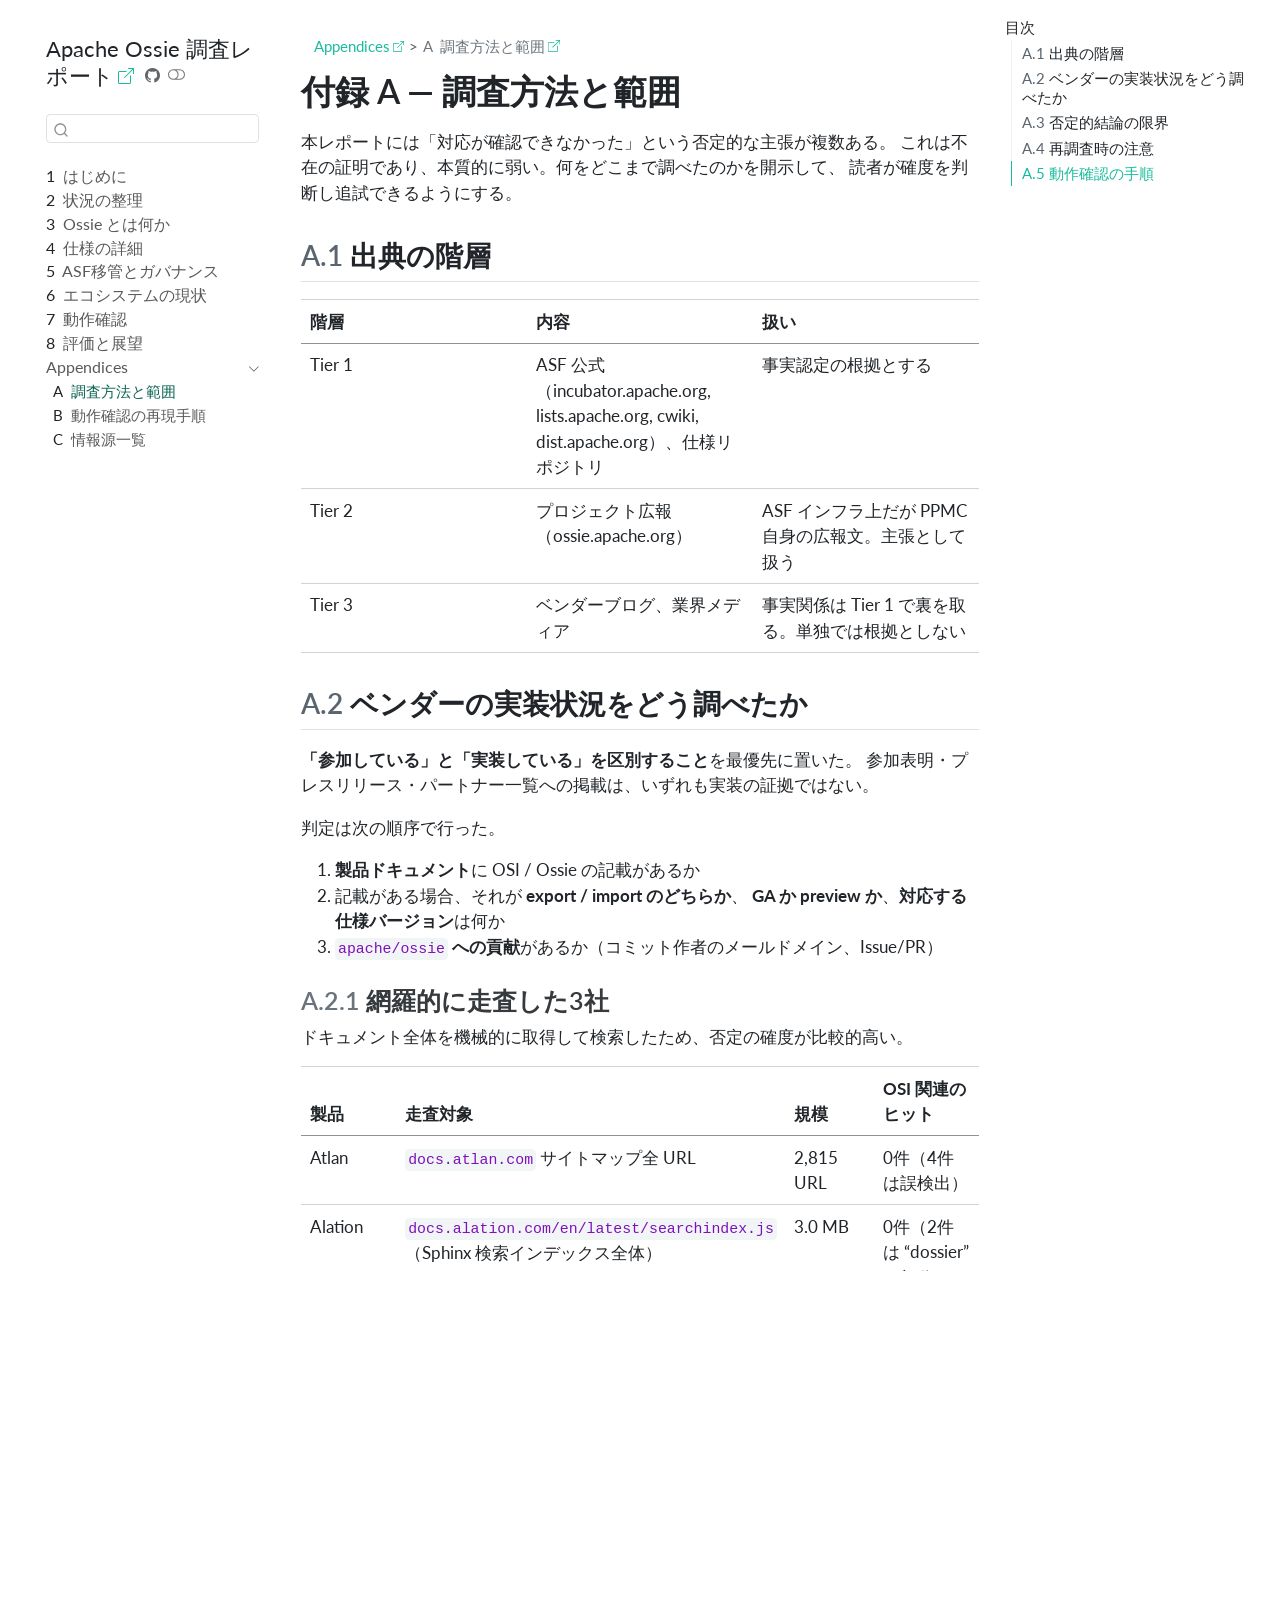
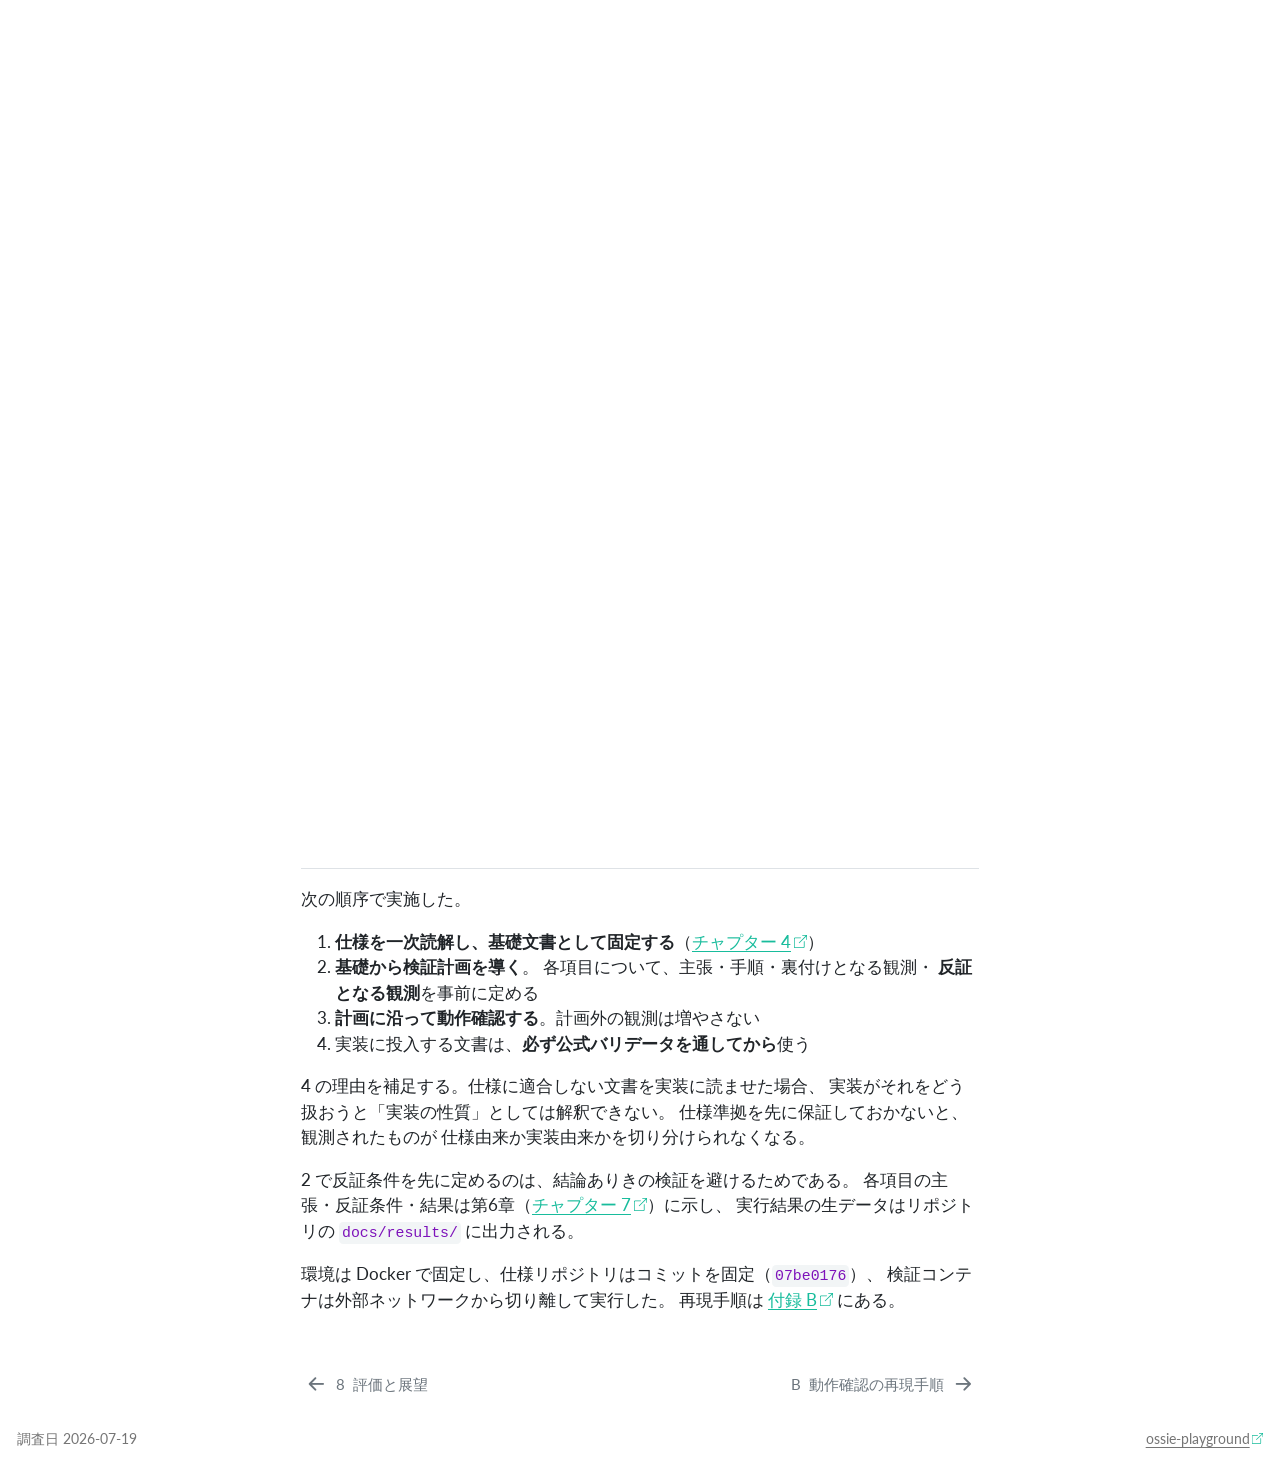
==== appendix/method.html @ 5c596101 "Built site for gh-pages" ====
<!DOCTYPE html>
<html xmlns="http://www.w3.org/1999/xhtml" lang="ja" xml:lang="ja"><head>

<meta charset="utf-8">
<meta name="generator" content="quarto-1.9.38">

<meta name="viewport" content="width=device-width, initial-scale=1.0, user-scalable=yes">

<meta name="description" content="Apache Ossie（旧 Open Semantic Interchange）を一次情報と動作確認で調べた記録">

<title>付録 A — 調査方法と範囲 – Apache Ossie 調査レポート</title>
<style>
/* Default styles provided by pandoc.
** See https://pandoc.org/MANUAL.html#variables-for-html for config info.
*/
code{white-space: pre-wrap;}
span.smallcaps{font-variant: small-caps;}
div.columns{display: flex; gap: min(4vw, 1.5em);}
div.column{flex: auto; overflow-x: auto;}
div.hanging-indent{margin-left: 1.5em; text-indent: -1.5em;}
ul.task-list{list-style: none;}
ul.task-list li input[type="checkbox"] {
  width: 0.8em;
  margin: 0 0.8em 0.2em -1em; /* quarto-specific, see https://github.com/quarto-dev/quarto-cli/issues/4556 */ 
  vertical-align: middle;
}
</style>


<script src="../site_libs/quarto-nav/quarto-nav.js"></script>
<script src="../site_libs/quarto-nav/headroom.min.js"></script>
<script src="../site_libs/clipboard/clipboard.min.js"></script>
<script src="../site_libs/quarto-search/autocomplete.umd.js"></script>
<script src="../site_libs/quarto-search/fuse.min.js"></script>
<script src="../site_libs/quarto-search/quarto-search.js"></script>
<meta name="quarto:offset" content="../">
<link href="../appendix/reproduce.html" rel="next">
<link href="../chapters/07-assessment.html" rel="prev">
<script src="../site_libs/quarto-html/quarto.js" type="module"></script>
<script src="../site_libs/quarto-html/tabsets/tabsets.js" type="module"></script>
<script src="../site_libs/quarto-html/popper.min.js"></script>
<script src="../site_libs/quarto-html/tippy.umd.min.js"></script>
<script src="../site_libs/quarto-html/anchor.min.js"></script>
<link href="../site_libs/quarto-html/tippy.css" rel="stylesheet">
<link href="../site_libs/quarto-html/quarto-syntax-highlighting-15634bcf2e68342d4ad2dfa704d543f6.css" rel="stylesheet" class="quarto-color-scheme" id="quarto-text-highlighting-styles">
<link href="../site_libs/quarto-html/quarto-syntax-highlighting-dark-0a6b7249c26820e032cb0bd839ff02b1.css" rel="stylesheet" class="quarto-color-scheme quarto-color-alternate" id="quarto-text-highlighting-styles">
<link href="../site_libs/quarto-html/quarto-syntax-highlighting-15634bcf2e68342d4ad2dfa704d543f6.css" rel="stylesheet" class="quarto-color-scheme-extra" id="quarto-text-highlighting-styles">
<script src="../site_libs/bootstrap/bootstrap.min.js"></script>
<link href="../site_libs/bootstrap/bootstrap-icons.css" rel="stylesheet">
<link href="../site_libs/bootstrap/bootstrap-69b13ec1193f68ecb2036cf9d40a6ff3.min.css" rel="stylesheet" append-hash="true" class="quarto-color-scheme" id="quarto-bootstrap" data-mode="light">
<link href="../site_libs/bootstrap/bootstrap-dark-fa0d4df022e900dec590332e394616b3.min.css" rel="stylesheet" append-hash="true" class="quarto-color-scheme quarto-color-alternate" id="quarto-bootstrap" data-mode="dark">
<link href="../site_libs/bootstrap/bootstrap-69b13ec1193f68ecb2036cf9d40a6ff3.min.css" rel="stylesheet" append-hash="true" class="quarto-color-scheme-extra" id="quarto-bootstrap" data-mode="light">
<script id="quarto-search-options" type="application/json">{
  "location": "sidebar",
  "copy-button": false,
  "collapse-after": 3,
  "panel-placement": "start",
  "type": "textbox",
  "limit": 50,
  "keyboard-shortcut": [
    "f",
    "/",
    "s"
  ],
  "show-item-context": false,
  "language": {
    "search-no-results-text": "一致なし",
    "search-matching-documents-text": "一致した文書",
    "search-copy-link-title": "検索へのリンクをコピー",
    "search-hide-matches-text": "追加の検索結果を非表示",
    "search-more-match-text": "追加の検索結果",
    "search-more-matches-text": "追加の検索結果",
    "search-clear-button-title": "消去",
    "search-text-placeholder": "",
    "search-detached-cancel-button-title": "取消",
    "search-submit-button-title": "検索",
    "search-label": "サーチ"
  }
}</script>


</head>

<body class="nav-sidebar floating quarto-light"><script id="quarto-html-before-body" type="application/javascript">
    const toggleBodyColorMode = (bsSheetEl) => {
      const mode = bsSheetEl.getAttribute("data-mode");
      const bodyEl = window.document.querySelector("body");
      if (mode === "dark") {
        bodyEl.classList.add("quarto-dark");
        bodyEl.classList.remove("quarto-light");
      } else {
        bodyEl.classList.add("quarto-light");
        bodyEl.classList.remove("quarto-dark");
      }
    }
    const toggleBodyColorPrimary = () => {
      const bsSheetEl = window.document.querySelector("link#quarto-bootstrap:not([rel=disabled-stylesheet])");
      if (bsSheetEl) {
        toggleBodyColorMode(bsSheetEl);
      }
    }
    const setColorSchemeToggle = (alternate) => {
      const toggles = window.document.querySelectorAll('.quarto-color-scheme-toggle');
      for (let i=0; i < toggles.length; i++) {
        const toggle = toggles[i];
        if (toggle) {
          if (alternate) {
            toggle.classList.add("alternate");
          } else {
            toggle.classList.remove("alternate");
          }
        }
      }
    };
    const toggleColorMode = (alternate) => {
      // Switch the stylesheets
      const primaryStylesheets = window.document.querySelectorAll('link.quarto-color-scheme:not(.quarto-color-alternate)');
      const alternateStylesheets = window.document.querySelectorAll('link.quarto-color-scheme.quarto-color-alternate');
      manageTransitions('#quarto-margin-sidebar .nav-link', false);
      if (alternate) {
        // note: dark is layered on light, we don't disable primary!
        enableStylesheet(alternateStylesheets);
        for (const sheetNode of alternateStylesheets) {
          if (sheetNode.id === "quarto-bootstrap") {
            toggleBodyColorMode(sheetNode);
          }
        }
      } else {
        disableStylesheet(alternateStylesheets);
        enableStylesheet(primaryStylesheets)
        toggleBodyColorPrimary();
      }
      manageTransitions('#quarto-margin-sidebar .nav-link', true);
      // Switch the toggles
      setColorSchemeToggle(alternate)
      // Hack to workaround the fact that safari doesn't
      // properly recolor the scrollbar when toggling (#1455)
      if (navigator.userAgent.indexOf('Safari') > 0 && navigator.userAgent.indexOf('Chrome') == -1) {
        manageTransitions("body", false);
        window.scrollTo(0, 1);
        setTimeout(() => {
          window.scrollTo(0, 0);
          manageTransitions("body", true);
        }, 40);
      }
    }
    const disableStylesheet = (stylesheets) => {
      for (let i=0; i < stylesheets.length; i++) {
        const stylesheet = stylesheets[i];
        stylesheet.rel = 'disabled-stylesheet';
      }
    }
    const enableStylesheet = (stylesheets) => {
      for (let i=0; i < stylesheets.length; i++) {
        const stylesheet = stylesheets[i];
        if(stylesheet.rel !== 'stylesheet') { // for Chrome, which will still FOUC without this check
          stylesheet.rel = 'stylesheet';
        }
      }
    }
    const manageTransitions = (selector, allowTransitions) => {
      const els = window.document.querySelectorAll(selector);
      for (let i=0; i < els.length; i++) {
        const el = els[i];
        if (allowTransitions) {
          el.classList.remove('notransition');
        } else {
          el.classList.add('notransition');
        }
      }
    }
    const isFileUrl = () => {
      return window.location.protocol === 'file:';
    }
    const hasAlternateSentinel = () => {
      let styleSentinel = getColorSchemeSentinel();
      if (styleSentinel !== null) {
        return styleSentinel === "alternate";
      } else {
        return false;
      }
    }
    const setStyleSentinel = (alternate) => {
      const value = alternate ? "alternate" : "default";
      if (!isFileUrl()) {
        window.localStorage.setItem("quarto-color-scheme", value);
      } else {
        localAlternateSentinel = value;
      }
    }
    const getColorSchemeSentinel = () => {
      if (!isFileUrl()) {
        const storageValue = window.localStorage.getItem("quarto-color-scheme");
        return storageValue != null ? storageValue : localAlternateSentinel;
      } else {
        return localAlternateSentinel;
      }
    }
    const toggleGiscusIfUsed = (isAlternate, darkModeDefault) => {
      const baseTheme = document.querySelector('#giscus-base-theme')?.value ?? 'light';
      const alternateTheme = document.querySelector('#giscus-alt-theme')?.value ?? 'dark';
      let newTheme = '';
      if(authorPrefersDark) {
        newTheme = isAlternate ? baseTheme : alternateTheme;
      } else {
        newTheme = isAlternate ? alternateTheme : baseTheme;
      }
      const changeGiscusTheme = () => {
        // From: https://github.com/giscus/giscus/issues/336
        const sendMessage = (message) => {
          const iframe = document.querySelector('iframe.giscus-frame');
          if (!iframe) return;
          iframe.contentWindow.postMessage({ giscus: message }, 'https://giscus.app');
        }
        sendMessage({
          setConfig: {
            theme: newTheme
          }
        });
      }
      const isGiscussLoaded = window.document.querySelector('iframe.giscus-frame') !== null;
      if (isGiscussLoaded) {
        changeGiscusTheme();
      }
    };
    const authorPrefersDark = false;
    const darkModeDefault = authorPrefersDark;
      document.querySelector('link#quarto-text-highlighting-styles.quarto-color-scheme-extra').rel = 'disabled-stylesheet';
      document.querySelector('link#quarto-bootstrap.quarto-color-scheme-extra').rel = 'disabled-stylesheet';
    let localAlternateSentinel = darkModeDefault ? 'alternate' : 'default';
    // Dark / light mode switch
    window.quartoToggleColorScheme = () => {
      // Read the current dark / light value
      let toAlternate = !hasAlternateSentinel();
      toggleColorMode(toAlternate);
      setStyleSentinel(toAlternate);
      toggleGiscusIfUsed(toAlternate, darkModeDefault);
      window.dispatchEvent(new Event('resize'));
    };
    // Switch to dark mode if need be
    if (hasAlternateSentinel()) {
      toggleColorMode(true);
    } else {
      toggleColorMode(false);
    }
  </script>

<div id="quarto-search-results"></div>
  <header id="quarto-header" class="headroom fixed-top">
  <nav class="quarto-secondary-nav">
    <div class="container-fluid d-flex">
      <button type="button" class="quarto-btn-toggle btn" data-bs-toggle="collapse" role="button" data-bs-target=".quarto-sidebar-collapse-item" aria-controls="quarto-sidebar" aria-expanded="false" aria-label="サイドバーを切り替える" onclick="if (window.quartoToggleHeadroom) { window.quartoToggleHeadroom(); }">
        <i class="bi bi-layout-text-sidebar-reverse"></i>
      </button>
        <nav class="quarto-page-breadcrumbs" aria-label="breadcrumb"><ol class="breadcrumb"><li class="breadcrumb-item"><a href="../appendix/method.html">Appendices</a></li><li class="breadcrumb-item"><a href="../appendix/method.html"><span class="chapter-number">A</span>&nbsp; <span class="chapter-title">調査方法と範囲</span></a></li></ol></nav>
        <a class="flex-grow-1" role="navigation" data-bs-toggle="collapse" data-bs-target=".quarto-sidebar-collapse-item" aria-controls="quarto-sidebar" aria-expanded="false" aria-label="サイドバーを切り替える" onclick="if (window.quartoToggleHeadroom) { window.quartoToggleHeadroom(); }">      
        </a>
      <button type="button" class="btn quarto-search-button" aria-label="サーチ" onclick="window.quartoOpenSearch();">
        <i class="bi bi-search"></i>
      </button>
    </div>
  </nav>
</header>
<!-- content -->
<div id="quarto-content" class="quarto-container page-columns page-rows-contents page-layout-article">
<!-- sidebar -->
  <nav id="quarto-sidebar" class="sidebar collapse collapse-horizontal quarto-sidebar-collapse-item sidebar-navigation floating overflow-auto">
    <div class="pt-lg-2 mt-2 text-left sidebar-header">
    <div class="sidebar-title mb-0 py-0">
      <a href="../">Apache Ossie 調査レポート</a> 
        <div class="sidebar-tools-main">
    <a href="https://github.com/dobachi/ossie-playground" title="Source Code" class="quarto-navigation-tool px-1" aria-label="Source Code"><i class="bi bi-github"></i></a>
  <a href="" class="quarto-color-scheme-toggle quarto-navigation-tool  px-1" onclick="window.quartoToggleColorScheme(); return false;" title="ダークモードの切り替え"><i class="bi"></i></a>
</div>
    </div>
      </div>
        <div class="mt-2 flex-shrink-0 align-items-center">
        <div class="sidebar-search">
        <div id="quarto-search" class="" title="サーチ"></div>
        </div>
        </div>
    <div class="sidebar-menu-container"> 
    <ul class="list-unstyled mt-1">
        <li class="sidebar-item">
  <div class="sidebar-item-container"> 
  <a href="../index.html" class="sidebar-item-text sidebar-link">
 <span class="menu-text"><span class="chapter-number">1</span>&nbsp; <span class="chapter-title">はじめに</span></span></a>
  </div>
</li>
        <li class="sidebar-item">
  <div class="sidebar-item-container"> 
  <a href="../chapters/01-situation.html" class="sidebar-item-text sidebar-link">
 <span class="menu-text"><span class="chapter-number">2</span>&nbsp; <span class="chapter-title">状況の整理</span></span></a>
  </div>
</li>
        <li class="sidebar-item">
  <div class="sidebar-item-container"> 
  <a href="../chapters/02-what-is-ossie.html" class="sidebar-item-text sidebar-link">
 <span class="menu-text"><span class="chapter-number">3</span>&nbsp; <span class="chapter-title">Ossie とは何か</span></span></a>
  </div>
</li>
        <li class="sidebar-item">
  <div class="sidebar-item-container"> 
  <a href="../chapters/03-specification.html" class="sidebar-item-text sidebar-link">
 <span class="menu-text"><span class="chapter-number">4</span>&nbsp; <span class="chapter-title">仕様の詳細</span></span></a>
  </div>
</li>
        <li class="sidebar-item">
  <div class="sidebar-item-container"> 
  <a href="../chapters/04-governance.html" class="sidebar-item-text sidebar-link">
 <span class="menu-text"><span class="chapter-number">5</span>&nbsp; <span class="chapter-title">ASF移管とガバナンス</span></span></a>
  </div>
</li>
        <li class="sidebar-item">
  <div class="sidebar-item-container"> 
  <a href="../chapters/05-ecosystem.html" class="sidebar-item-text sidebar-link">
 <span class="menu-text"><span class="chapter-number">6</span>&nbsp; <span class="chapter-title">エコシステムの現状</span></span></a>
  </div>
</li>
        <li class="sidebar-item">
  <div class="sidebar-item-container"> 
  <a href="../chapters/06-verification.html" class="sidebar-item-text sidebar-link">
 <span class="menu-text"><span class="chapter-number">7</span>&nbsp; <span class="chapter-title">動作確認</span></span></a>
  </div>
</li>
        <li class="sidebar-item">
  <div class="sidebar-item-container"> 
  <a href="../chapters/07-assessment.html" class="sidebar-item-text sidebar-link">
 <span class="menu-text"><span class="chapter-number">8</span>&nbsp; <span class="chapter-title">評価と展望</span></span></a>
  </div>
</li>
        <li class="sidebar-item sidebar-item-section">
      <div class="sidebar-item-container"> 
            <a class="sidebar-item-text sidebar-link text-start" data-bs-toggle="collapse" data-bs-target="#quarto-sidebar-section-1" role="navigation" aria-expanded="true">
 <span class="menu-text">Appendices</span></a>
          <a class="sidebar-item-toggle text-start" data-bs-toggle="collapse" data-bs-target="#quarto-sidebar-section-1" role="navigation" aria-expanded="true" aria-label="セクションを切り替え">
            <i class="bi bi-chevron-right ms-2"></i>
          </a> 
      </div>
      <ul id="quarto-sidebar-section-1" class="collapse list-unstyled sidebar-section depth1 show">  
          <li class="sidebar-item">
  <div class="sidebar-item-container"> 
  <a href="../appendix/method.html" class="sidebar-item-text sidebar-link active">
 <span class="menu-text"><span class="chapter-number">A</span>&nbsp; <span class="chapter-title">調査方法と範囲</span></span></a>
  </div>
</li>
          <li class="sidebar-item">
  <div class="sidebar-item-container"> 
  <a href="../appendix/reproduce.html" class="sidebar-item-text sidebar-link">
 <span class="menu-text"><span class="chapter-number">B</span>&nbsp; <span class="chapter-title">動作確認の再現手順</span></span></a>
  </div>
</li>
          <li class="sidebar-item">
  <div class="sidebar-item-container"> 
  <a href="../appendix/resources.html" class="sidebar-item-text sidebar-link">
 <span class="menu-text"><span class="chapter-number">C</span>&nbsp; <span class="chapter-title">情報源一覧</span></span></a>
  </div>
</li>
      </ul>
  </li>
    </ul>
    </div>
</nav>
<div id="quarto-sidebar-glass" class="quarto-sidebar-collapse-item" data-bs-toggle="collapse" data-bs-target=".quarto-sidebar-collapse-item"></div>
<!-- margin-sidebar -->
    <div id="quarto-margin-sidebar" class="sidebar margin-sidebar">
        <nav id="TOC" role="doc-toc" class="toc-active">
    <h2 id="toc-title">目次</h2>
   
  <ul>
  <li><a href="#出典の階層" id="toc-出典の階層" class="nav-link active" data-scroll-target="#出典の階層"><span class="header-section-number">A.1</span> 出典の階層</a></li>
  <li><a href="#ベンダーの実装状況をどう調べたか" id="toc-ベンダーの実装状況をどう調べたか" class="nav-link" data-scroll-target="#ベンダーの実装状況をどう調べたか"><span class="header-section-number">A.2</span> ベンダーの実装状況をどう調べたか</a>
  <ul class="collapse">
  <li><a href="#網羅的に走査した3社" id="toc-網羅的に走査した3社" class="nav-link" data-scroll-target="#網羅的に走査した3社"><span class="header-section-number">A.2.1</span> 網羅的に走査した3社</a></li>
  <li><a href="#関連ページを個別に確認した5社" id="toc-関連ページを個別に確認した5社" class="nav-link" data-scroll-target="#関連ページを個別に確認した5社"><span class="header-section-number">A.2.2</span> 関連ページを個別に確認した5社</a></li>
  <li><a href="#sec-method-superset" id="toc-sec-method-superset" class="nav-link" data-scroll-target="#sec-method-superset"><span class="header-section-number">A.2.3</span> Superset SIP-182 の確認手段</a></li>
  <li><a href="#リポジトリ側の確認" id="toc-リポジトリ側の確認" class="nav-link" data-scroll-target="#リポジトリ側の確認"><span class="header-section-number">A.2.4</span> リポジトリ側の確認</a></li>
  </ul></li>
  <li><a href="#否定的結論の限界" id="toc-否定的結論の限界" class="nav-link" data-scroll-target="#否定的結論の限界"><span class="header-section-number">A.3</span> 否定的結論の限界</a></li>
  <li><a href="#再調査時の注意" id="toc-再調査時の注意" class="nav-link" data-scroll-target="#再調査時の注意"><span class="header-section-number">A.4</span> 再調査時の注意</a></li>
  <li><a href="#動作確認の手順" id="toc-動作確認の手順" class="nav-link" data-scroll-target="#動作確認の手順"><span class="header-section-number">A.5</span> 動作確認の手順</a></li>
  </ul>
</nav>
    </div>
<!-- main -->
<main class="content" id="quarto-document-content">


<header id="title-block-header" class="quarto-title-block default"><nav class="quarto-page-breadcrumbs quarto-title-breadcrumbs d-none d-lg-block" aria-label="breadcrumb"><ol class="breadcrumb"><li class="breadcrumb-item"><a href="../appendix/method.html">Appendices</a></li><li class="breadcrumb-item"><a href="../appendix/method.html"><span class="chapter-number">A</span>&nbsp; <span class="chapter-title">調査方法と範囲</span></a></li></ol></nav>
<div class="quarto-title">
<h1 class="title"><span id="sec-method" class="quarto-section-identifier">付録 A — 調査方法と範囲</span></h1>
</div>



<div class="quarto-title-meta">

    
  
    
  </div>
  


</header>


<p>本レポートには「対応が確認できなかった」という否定的な主張が複数ある。 これは不在の証明であり、本質的に弱い。何をどこまで調べたのかを開示して、 読者が確度を判断し追試できるようにする。</p>
<section id="出典の階層" class="level2" data-number="A.1">
<h2 data-number="A.1" class="anchored" data-anchor-id="出典の階層"><span class="header-section-number">A.1</span> 出典の階層</h2>
<table class="caption-top table">
<colgroup>
<col style="width: 33%">
<col style="width: 33%">
<col style="width: 33%">
</colgroup>
<thead>
<tr class="header">
<th>階層</th>
<th>内容</th>
<th>扱い</th>
</tr>
</thead>
<tbody>
<tr class="odd">
<td>Tier 1</td>
<td>ASF 公式（incubator.apache.org, lists.apache.org, cwiki, dist.apache.org）、仕様リポジトリ</td>
<td>事実認定の根拠とする</td>
</tr>
<tr class="even">
<td>Tier 2</td>
<td>プロジェクト広報（ossie.apache.org）</td>
<td>ASF インフラ上だが PPMC 自身の広報文。主張として扱う</td>
</tr>
<tr class="odd">
<td>Tier 3</td>
<td>ベンダーブログ、業界メディア</td>
<td>事実関係は Tier 1 で裏を取る。単独では根拠としない</td>
</tr>
</tbody>
</table>
</section>
<section id="ベンダーの実装状況をどう調べたか" class="level2" data-number="A.2">
<h2 data-number="A.2" class="anchored" data-anchor-id="ベンダーの実装状況をどう調べたか"><span class="header-section-number">A.2</span> ベンダーの実装状況をどう調べたか</h2>
<p><strong>「参加している」と「実装している」を区別すること</strong>を最優先に置いた。 参加表明・プレスリリース・パートナー一覧への掲載は、いずれも実装の証拠ではない。</p>
<p>判定は次の順序で行った。</p>
<ol type="1">
<li><strong>製品ドキュメント</strong>に OSI / Ossie の記載があるか</li>
<li>記載がある場合、それが <strong>export / import のどちらか</strong>、 <strong>GA か preview か</strong>、<strong>対応する仕様バージョン</strong>は何か</li>
<li><strong><code>apache/ossie</code> への貢献</strong>があるか（コミット作者のメールドメイン、Issue/PR）</li>
</ol>
<section id="網羅的に走査した3社" class="level3" data-number="A.2.1">
<h3 data-number="A.2.1" class="anchored" data-anchor-id="網羅的に走査した3社"><span class="header-section-number">A.2.1</span> 網羅的に走査した3社</h3>
<p>ドキュメント全体を機械的に取得して検索したため、否定の確度が比較的高い。</p>
<table class="caption-top table">
<colgroup>
<col style="width: 25%">
<col style="width: 25%">
<col style="width: 25%">
<col style="width: 25%">
</colgroup>
<thead>
<tr class="header">
<th>製品</th>
<th>走査対象</th>
<th>規模</th>
<th>OSI 関連のヒット</th>
</tr>
</thead>
<tbody>
<tr class="odd">
<td>Atlan</td>
<td><code>docs.atlan.com</code> サイトマップ全 URL</td>
<td>2,815 URL</td>
<td>0件（4件は誤検出）</td>
</tr>
<tr class="even">
<td>Alation</td>
<td><code>docs.alation.com/en/latest/searchindex.js</code>（Sphinx 検索インデックス全体）</td>
<td>3.0 MB</td>
<td>0件（2件は “dossier” の部分一致）</td>
</tr>
<tr class="odd">
<td>Select Star</td>
<td><code>docs.selectstar.com/llms-full.txt</code>（ドキュメント全文）</td>
<td>408 KB</td>
<td>0件</td>
</tr>
</tbody>
</table>
<p>検索語は <code>osi</code> / <code>ossie</code> / <code>open semantic interchange</code> / <code>interchange</code>。 Alation は2026年のリリースノート3本（528 KB / 323 KB / 534 KB）も個別に確認した。 Select Star は <code>llms.txt</code>、<code>changelog.md</code>、<code>features/semantic-models.md</code>、 および 2.5 MB の過去 changelog も確認した。</p>
<p>参照した主な URL は本節の表と、第5章の各脚注に示したとおりである。</p>
</section>
<section id="関連ページを個別に確認した5社" class="level3" data-number="A.2.2">
<h3 data-number="A.2.2" class="anchored" data-anchor-id="関連ページを個別に確認した5社"><span class="header-section-number">A.2.2</span> 関連ページを個別に確認した5社</h3>
<p>こちらは<strong>網羅的走査を行っていない</strong>。関連が見込まれるページと リリースノートを個別に参照したにとどまるため、否定の確度は上記3社より低い。</p>
<table class="caption-top table">
<thead>
<tr class="header">
<th>ベンダー</th>
<th>参照した文献</th>
</tr>
</thead>
<tbody>
<tr class="odd">
<td>Snowflake</td>
<td><a href="https://docs.snowflake.com/en/user-guide/views-semantic/overview">semantic views overview</a> / <a href="https://docs.snowflake.com/en/release-notes/feature-releases-2026">feature releases 2026</a> / <a href="https://docs.snowflake.com/en/release-notes/2026/other/2026-03-05-semantic-views-tableau-tds">Tableau TDS 対応の release note</a> / <a href="https://github.com/apache/ossie/tree/main/converters/snowflake">converters/snowflake</a></td>
</tr>
<tr class="even">
<td>Databricks</td>
<td><a href="https://docs.databricks.com/aws/en/business-semantics/metric-views">metric views</a> / <a href="https://docs.databricks.com/aws/en/business-semantics/metric-views/yaml-reference">metric views YAML reference</a></td>
</tr>
<tr class="odd">
<td>Dremio</td>
<td><a href="https://docs.dremio.com/dremio-cloud/changelog/">Dremio Cloud changelog</a>（2025-11-12 〜 2026-07-14 の範囲）/ <a href="https://docs.dremio.com/dremio-cloud/help-support/well-architected-framework/self-serve-semantic-layer/">self-serve semantic layer</a> / <a href="https://www.dremio.com/blog/apache-ossie-incubating-the-new-name-for-open-semantic-interchange/">Dremio ブログ</a></td>
</tr>
<tr class="even">
<td>Cube</td>
<td><a href="https://docs.cube.dev/docs/integrations/semantic-layer-sync">semantic layer sync</a></td>
</tr>
<tr class="odd">
<td>Salesforce / Tableau</td>
<td><a href="https://developer.salesforce.com/docs/data/semantic-layer/guide/get-started.html">Salesforce semantic layer guide</a> / <a href="https://help.tableau.com/current/pro/desktop/en-us/examples_tableau_semantics.htm">Tableau Semantics</a> / <a href="https://github.com/apache/ossie/tree/main/converters/salesforce">converters/salesforce</a></td>
</tr>
</tbody>
</table>
<p>いずれもアクセス日は 2026-07-19。</p>
</section>
<section id="sec-method-superset" class="level3" data-number="A.2.3">
<h3 data-number="A.2.3" class="anchored" data-anchor-id="sec-method-superset"><span class="header-section-number">A.2.3</span> Superset SIP-182 の確認手段</h3>
<p>Superset については「マージ済みだが未リリース」「OSI 対応ではない」という 2つの判断をしている。根拠は以下のとおり。</p>
<p><strong>マージ済みであること</strong></p>
<ul>
<li><a href="https://github.com/apache/superset/issues/35003">Issue #35003（SIP-182）</a> が 2026-06-22 に <code>completed</code> としてクローズされている</li>
<li>関連 PR 約26本（<code>#37815</code> セマンティック層拡張、<code>#37816</code> モデル/DAO、 <code>#37817</code> Explore 統合、<code>#38370</code> API、<code>#38376</code> UI、<code>#40475</code> ダッシュボードフィルタ、 最終は <code>#42093</code>、2026-07-15）が <code>master</code> にマージ済み</li>
</ul>
<p><strong>未リリースであること</strong></p>
<ul>
<li><code>superset/semantic_layers/</code> が <strong>6.2 リリースブランチに存在しない</strong> （GitHub API でパスを問い合わせて 404）</li>
<li>アプリの最新タグは <code>6.1.0</code>（2026-05-01）で、その <code>config.py</code> に <code>SEMANTIC_LAYERS</code> フラグが存在しない</li>
<li><code>master</code> の <code>superset/config.py</code> では <code>"SEMANTIC_LAYERS": False</code> に <code># @lifecycle: development</code> の注記が付く</li>
<li><code>CHANGELOG/6.1.0.md</code> にセマンティック層関連の項目がない</li>
</ul>
<p><strong>OSI 対応ではないこと</strong></p>
<ul>
<li><code>apache/superset</code> に対する <code>ossie</code> / <code>open semantic interchange</code> の コード検索がいずれも 0 件</li>
<li>OSI の語は散文中に1度、セマンティック層の一例として名前が挙がるのみ</li>
<li><code>apache/ossie</code> の <code>converters/</code> に Superset 向けのものがなく、 Superset に言及する Issue もない</li>
</ul>
<p><strong>Preset（Superset の商用提供元）の表明</strong></p>
<ul>
<li><a href="https://preset.io/partners/open-semantic-interchange/">パートナーページ</a>に “We’re working to ensure Preset and Apache Superset™ can both export and import semantic definitions in the OSI format.”（Preset と Apache Superset の双方が OSI 形式でセマンティック定義を export / import できるよう取り組んでいる）とある。 未来形で、日付の記載はない</li>
<li><a href="https://docs.preset.io/v1/docs/semantic-layer">Preset のセマンティック層ドキュメント</a>は 自社のデータセットとメトリクスを説明しており、OSI への言及はない</li>
</ul>
<p>いずれもアクセス日 2026-07-19。和訳は筆者による。</p>
</section>
<section id="リポジトリ側の確認" class="level3" data-number="A.2.4">
<h3 data-number="A.2.4" class="anchored" data-anchor-id="リポジトリ側の確認"><span class="header-section-number">A.2.4</span> リポジトリ側の確認</h3>
<p><code>apache/ossie</code> について次を確認した。</p>
<ul>
<li>全コミットの作者メールドメイン（API を5ページ分、計500件まで取得）</li>
<li>Issue / PR の全文検索（<code>repo:apache/ossie+&lt;vendor&gt;</code>）</li>
<li><code>converters/</code> 配下のディレクトリ構成と各コンバータが対象とする仕様バージョン</li>
<li>GitHub Releases、タグ一覧</li>
</ul>
</section>
</section>
<section id="否定的結論の限界" class="level2" data-number="A.3">
<h2 data-number="A.3" class="anchored" data-anchor-id="否定的結論の限界"><span class="header-section-number">A.3</span> 否定的結論の限界</h2>
<p>以下は本レポートの主張の弱点として明示しておく。</p>
<ul>
<li><strong>NDA 下のプライベートプレビューは公開情報に現れない。</strong> 非公開で実装が進んでいる可能性は排除できない</li>
<li><strong>ドキュメントに書かれていないだけで機能が存在する</strong>ことはありうる。 特に API 経由の未文書化エンドポイント</li>
<li>網羅走査した3社についても、検索インデックスやサイトマップが ドキュメント全体を反映していない可能性がある</li>
<li>調査は 2026-07-19 の一時点のスナップショットである。 実際、dbt Core 1.12 の GA（2026-07-16）と <code>expression_language.md</code> の追加（2026-07-15）は調査の数日前であり、 <strong>もう数日早く調べていれば違う結論になっていた</strong>箇所がある</li>
</ul>
</section>
<section id="再調査時の注意" class="level2" data-number="A.4">
<h2 data-number="A.4" class="anchored" data-anchor-id="再調査時の注意"><span class="header-section-number">A.4</span> 再調査時の注意</h2>
<p>同種の調査を行う場合、以下の落とし穴に注意されたい。</p>
<ul>
<li><strong>未認証の GitHub API は偽陰性を生む。</strong> <code>api.github.com/search/code</code> は 未認証で 401 を返し、org-repos エンドポイントはレート制限にかかる。 どちらも「結果ゼロ」に見えるため、認証済みの <code>gh</code> コマンドを使うこと</li>
<li><strong>SEO 記事と製品ドキュメントは食い違うことがある。</strong> 本調査では、ある製品の SEO 記事が現在形で OSI 対応を謳う一方、 同社の製品ドキュメントには記載がないという事例に遭遇した（<a href="../chapters/05-ecosystem.html" class="quarto-xref"><span>チャプター 6</span></a>）</li>
<li><strong>社名を冠したディレクトリ名は所属を意味しない。</strong> <code>converters/orionbelt</code> は BlackRock ではなく独立開発者の OBML、 <code>converters/polaris</code> はベンダー製品ではなく Apache Polaris である</li>
</ul>
</section>
<section id="動作確認の手順" class="level2" data-number="A.5">
<h2 data-number="A.5" class="anchored" data-anchor-id="動作確認の手順"><span class="header-section-number">A.5</span> 動作確認の手順</h2>
<p>次の順序で実施した。</p>
<ol type="1">
<li><strong>仕様を一次読解し、基礎文書として固定する</strong>（<a href="../chapters/03-specification.html" class="quarto-xref"><span>チャプター 4</span></a>）</li>
<li><strong>基礎から検証計画を導く</strong>。 各項目について、主張・手順・裏付けとなる観測・ <strong>反証となる観測</strong>を事前に定める</li>
<li><strong>計画に沿って動作確認する</strong>。計画外の観測は増やさない</li>
<li>実装に投入する文書は、<strong>必ず公式バリデータを通してから</strong>使う</li>
</ol>
<p>4 の理由を補足する。仕様に適合しない文書を実装に読ませた場合、 実装がそれをどう扱おうと「実装の性質」としては解釈できない。 仕様準拠を先に保証しておかないと、観測されたものが 仕様由来か実装由来かを切り分けられなくなる。</p>
<p>2 で反証条件を先に定めるのは、結論ありきの検証を避けるためである。 各項目の主張・反証条件・結果は第6章（<a href="../chapters/06-verification.html" class="quarto-xref"><span>チャプター 7</span></a>）に示し、 実行結果の生データはリポジトリの <code>docs/results/</code> に出力される。</p>
<p>環境は Docker で固定し、仕様リポジトリはコミットを固定（<code>07be0176</code>）、 検証コンテナは外部ネットワークから切り離して実行した。 再現手順は <a href="reproduce.html" class="quarto-xref"><span>付録 B</span></a> にある。</p>


</section>

</main> <!-- /main -->
<script id="quarto-html-after-body" type="application/javascript">
  window.document.addEventListener("DOMContentLoaded", function (event) {
    // Ensure there is a toggle, if there isn't float one in the top right
    if (window.document.querySelector('.quarto-color-scheme-toggle') === null) {
      const a = window.document.createElement('a');
      a.classList.add('top-right');
      a.classList.add('quarto-color-scheme-toggle');
      a.href = "";
      a.onclick = function() { try { window.quartoToggleColorScheme(); } catch {} return false; };
      const i = window.document.createElement("i");
      i.classList.add('bi');
      a.appendChild(i);
      window.document.body.appendChild(a);
    }
    setColorSchemeToggle(hasAlternateSentinel())
    const icon = "";
    const anchorJS = new window.AnchorJS();
    anchorJS.options = {
      placement: 'right',
      icon: icon
    };
    anchorJS.add('.anchored');
    const isCodeAnnotation = (el) => {
      for (const clz of el.classList) {
        if (clz.startsWith('code-annotation-')) {                     
          return true;
        }
      }
      return false;
    }
    const onCopySuccess = function(e) {
      // button target
      const button = e.trigger;
      // don't keep focus
      button.blur();
      // flash "checked"
      button.classList.add('code-copy-button-checked');
      var currentTitle = button.getAttribute("title");
      button.setAttribute("title", "コピーしました");
      let tooltip;
      if (window.bootstrap) {
        button.setAttribute("data-bs-toggle", "tooltip");
        button.setAttribute("data-bs-placement", "left");
        button.setAttribute("data-bs-title", "コピーしました");
        tooltip = new bootstrap.Tooltip(button, 
          { trigger: "manual", 
            customClass: "code-copy-button-tooltip",
            offset: [0, -8]});
        tooltip.show();    
      }
      setTimeout(function() {
        if (tooltip) {
          tooltip.hide();
          button.removeAttribute("data-bs-title");
          button.removeAttribute("data-bs-toggle");
          button.removeAttribute("data-bs-placement");
        }
        button.setAttribute("title", currentTitle);
        button.classList.remove('code-copy-button-checked');
      }, 1000);
      // clear code selection
      e.clearSelection();
    }
    const getTextToCopy = function(trigger) {
      const outerScaffold = trigger.parentElement.cloneNode(true);
      const codeEl = outerScaffold.querySelector('code');
      for (const childEl of codeEl.children) {
        if (isCodeAnnotation(childEl)) {
          childEl.remove();
        }
      }
      return codeEl.innerText;
    }
    const clipboard = new window.ClipboardJS('.code-copy-button:not([data-in-quarto-modal])', {
      text: getTextToCopy
    });
    clipboard.on('success', onCopySuccess);
    if (window.document.getElementById('quarto-embedded-source-code-modal')) {
      const clipboardModal = new window.ClipboardJS('.code-copy-button[data-in-quarto-modal]', {
        text: getTextToCopy,
        container: window.document.getElementById('quarto-embedded-source-code-modal')
      });
      clipboardModal.on('success', onCopySuccess);
    }
      var localhostRegex = new RegExp(/^(?:http|https):\/\/localhost\:?[0-9]*\//);
      var mailtoRegex = new RegExp(/^mailto:/);
        var filterRegex = new RegExp("https:\/\/dobachi\.github\.io\/ossie-playground\/");
      var isInternal = (href) => {
          return filterRegex.test(href) || localhostRegex.test(href) || mailtoRegex.test(href);
      }
      // Inspect non-navigation links and adorn them if external
     var links = window.document.querySelectorAll('a[href]:not(.nav-link):not(.navbar-brand):not(.toc-action):not(.sidebar-link):not(.sidebar-item-toggle):not(.pagination-link):not(.no-external):not([aria-hidden]):not(.dropdown-item):not(.quarto-navigation-tool):not(.about-link)');
      for (var i=0; i<links.length; i++) {
        const link = links[i];
        if (!isInternal(link.href)) {
          // undo the damage that might have been done by quarto-nav.js in the case of
          // links that we want to consider external
          if (link.dataset.originalHref !== undefined) {
            link.href = link.dataset.originalHref;
          }
            // target, if specified
            link.setAttribute("target", "_blank");
            if (link.getAttribute("rel") === null) {
              link.setAttribute("rel", "noopener");
            }
            // default icon
            link.classList.add("external");
        }
      }
    function tippyHover(el, contentFn, onTriggerFn, onUntriggerFn) {
      const config = {
        allowHTML: true,
        maxWidth: 500,
        delay: 100,
        arrow: false,
        appendTo: function(el) {
            return el.parentElement;
        },
        interactive: true,
        interactiveBorder: 10,
        theme: 'quarto',
        placement: 'bottom-start',
      };
      if (contentFn) {
        config.content = contentFn;
      }
      if (onTriggerFn) {
        config.onTrigger = onTriggerFn;
      }
      if (onUntriggerFn) {
        config.onUntrigger = onUntriggerFn;
      }
      window.tippy(el, config); 
    }
    const noterefs = window.document.querySelectorAll('a[role="doc-noteref"]');
    for (var i=0; i<noterefs.length; i++) {
      const ref = noterefs[i];
      tippyHover(ref, function() {
        // use id or data attribute instead here
        let href = ref.getAttribute('data-footnote-href') || ref.getAttribute('href');
        try { href = new URL(href).hash; } catch {}
        const id = href.replace(/^#\/?/, "");
        const note = window.document.getElementById(id);
        if (note) {
          return note.innerHTML;
        } else {
          return "";
        }
      });
    }
    const xrefs = window.document.querySelectorAll('a.quarto-xref');
    const processXRef = (id, note) => {
      // Strip column container classes
      const stripColumnClz = (el) => {
        el.classList.remove("page-full", "page-columns");
        if (el.children) {
          for (const child of el.children) {
            stripColumnClz(child);
          }
        }
      }
      stripColumnClz(note)
      if (id === null || id.startsWith('sec-')) {
        // Special case sections, only their first couple elements
        const container = document.createElement("div");
        if (note.children && note.children.length > 2) {
          container.appendChild(note.children[0].cloneNode(true));
          for (let i = 1; i < note.children.length; i++) {
            const child = note.children[i];
            if (child.tagName === "P" && child.innerText === "") {
              continue;
            } else {
              container.appendChild(child.cloneNode(true));
              break;
            }
          }
          if (window.Quarto?.typesetMath) {
            window.Quarto.typesetMath(container);
          }
          return container.innerHTML
        } else {
          if (window.Quarto?.typesetMath) {
            window.Quarto.typesetMath(note);
          }
          return note.innerHTML;
        }
      } else {
        // Remove any anchor links if they are present
        const anchorLink = note.querySelector('a.anchorjs-link');
        if (anchorLink) {
          anchorLink.remove();
        }
        if (window.Quarto?.typesetMath) {
          window.Quarto.typesetMath(note);
        }
        if (note.classList.contains("callout")) {
          return note.outerHTML;
        } else {
          return note.innerHTML;
        }
      }
    }
    for (var i=0; i<xrefs.length; i++) {
      const xref = xrefs[i];
      tippyHover(xref, undefined, function(instance) {
        instance.disable();
        let url = xref.getAttribute('href');
        let hash = undefined; 
        if (url.startsWith('#')) {
          hash = url;
        } else {
          try { hash = new URL(url).hash; } catch {}
        }
        if (hash) {
          const id = hash.replace(/^#\/?/, "");
          const note = window.document.getElementById(id);
          if (note !== null) {
            try {
              const html = processXRef(id, note.cloneNode(true));
              instance.setContent(html);
            } finally {
              instance.enable();
              instance.show();
            }
          } else {
            // See if we can fetch this
            fetch(url.split('#')[0])
            .then(res => res.text())
            .then(html => {
              const parser = new DOMParser();
              const htmlDoc = parser.parseFromString(html, "text/html");
              const note = htmlDoc.getElementById(id);
              if (note !== null) {
                const html = processXRef(id, note);
                instance.setContent(html);
              } 
            }).finally(() => {
              instance.enable();
              instance.show();
            });
          }
        } else {
          // See if we can fetch a full url (with no hash to target)
          // This is a special case and we should probably do some content thinning / targeting
          fetch(url)
          .then(res => res.text())
          .then(html => {
            const parser = new DOMParser();
            const htmlDoc = parser.parseFromString(html, "text/html");
            const note = htmlDoc.querySelector('main.content');
            if (note !== null) {
              // This should only happen for chapter cross references
              // (since there is no id in the URL)
              // remove the first header
              if (note.children.length > 0 && note.children[0].tagName === "HEADER") {
                note.children[0].remove();
              }
              const html = processXRef(null, note);
              instance.setContent(html);
            } 
          }).finally(() => {
            instance.enable();
            instance.show();
          });
        }
      }, function(instance) {
      });
    }
        let selectedAnnoteEl;
        const selectorForAnnotation = ( cell, annotation) => {
          let cellAttr = 'data-code-cell="' + cell + '"';
          let lineAttr = 'data-code-annotation="' +  annotation + '"';
          const selector = 'span[' + cellAttr + '][' + lineAttr + ']';
          return selector;
        }
        const selectCodeLines = (annoteEl) => {
          const doc = window.document;
          const targetCell = annoteEl.getAttribute("data-target-cell");
          const targetAnnotation = annoteEl.getAttribute("data-target-annotation");
          const annoteSpan = window.document.querySelector(selectorForAnnotation(targetCell, targetAnnotation));
          const lines = annoteSpan.getAttribute("data-code-lines").split(",");
          const lineIds = lines.map((line) => {
            return targetCell + "-" + line;
          })
          let top = null;
          let height = null;
          let parent = null;
          if (lineIds.length > 0) {
              //compute the position of the single el (top and bottom and make a div)
              const el = window.document.getElementById(lineIds[0]);
              top = el.offsetTop;
              height = el.offsetHeight;
              parent = el.parentElement.parentElement;
            if (lineIds.length > 1) {
              const lastEl = window.document.getElementById(lineIds[lineIds.length - 1]);
              const bottom = lastEl.offsetTop + lastEl.offsetHeight;
              height = bottom - top;
            }
            if (top !== null && height !== null && parent !== null) {
              // cook up a div (if necessary) and position it 
              let div = window.document.getElementById("code-annotation-line-highlight");
              if (div === null) {
                div = window.document.createElement("div");
                div.setAttribute("id", "code-annotation-line-highlight");
                div.style.position = 'absolute';
                parent.appendChild(div);
              }
              div.style.top = top - 2 + "px";
              div.style.height = height + 4 + "px";
              div.style.left = 0;
              let gutterDiv = window.document.getElementById("code-annotation-line-highlight-gutter");
              if (gutterDiv === null) {
                gutterDiv = window.document.createElement("div");
                gutterDiv.setAttribute("id", "code-annotation-line-highlight-gutter");
                gutterDiv.style.position = 'absolute';
                const codeCell = window.document.getElementById(targetCell);
                const gutter = codeCell.querySelector('.code-annotation-gutter');
                gutter.appendChild(gutterDiv);
              }
              gutterDiv.style.top = top - 2 + "px";
              gutterDiv.style.height = height + 4 + "px";
            }
            selectedAnnoteEl = annoteEl;
          }
        };
        const unselectCodeLines = () => {
          const elementsIds = ["code-annotation-line-highlight", "code-annotation-line-highlight-gutter"];
          elementsIds.forEach((elId) => {
            const div = window.document.getElementById(elId);
            if (div) {
              div.remove();
            }
          });
          selectedAnnoteEl = undefined;
        };
          // Handle positioning of the toggle
      window.addEventListener(
        "resize",
        throttle(() => {
          elRect = undefined;
          if (selectedAnnoteEl) {
            selectCodeLines(selectedAnnoteEl);
          }
        }, 10)
      );
      function throttle(fn, ms) {
      let throttle = false;
      let timer;
        return (...args) => {
          if(!throttle) { // first call gets through
              fn.apply(this, args);
              throttle = true;
          } else { // all the others get throttled
              if(timer) clearTimeout(timer); // cancel #2
              timer = setTimeout(() => {
                fn.apply(this, args);
                timer = throttle = false;
              }, ms);
          }
        };
      }
        // Attach click handler to the DT
        const annoteDls = window.document.querySelectorAll('dt[data-target-cell]');
        for (const annoteDlNode of annoteDls) {
          annoteDlNode.addEventListener('click', (event) => {
            const clickedEl = event.target;
            if (clickedEl !== selectedAnnoteEl) {
              unselectCodeLines();
              const activeEl = window.document.querySelector('dt[data-target-cell].code-annotation-active');
              if (activeEl) {
                activeEl.classList.remove('code-annotation-active');
              }
              selectCodeLines(clickedEl);
              clickedEl.classList.add('code-annotation-active');
            } else {
              // Unselect the line
              unselectCodeLines();
              clickedEl.classList.remove('code-annotation-active');
            }
          });
        }
    const findCites = (el) => {
      const parentEl = el.parentElement;
      if (parentEl) {
        const cites = parentEl.dataset.cites;
        if (cites) {
          return {
            el,
            cites: cites.split(' ')
          };
        } else {
          return findCites(el.parentElement)
        }
      } else {
        return undefined;
      }
    };
    var bibliorefs = window.document.querySelectorAll('a[role="doc-biblioref"]');
    for (var i=0; i<bibliorefs.length; i++) {
      const ref = bibliorefs[i];
      const citeInfo = findCites(ref);
      if (citeInfo) {
        tippyHover(citeInfo.el, function() {
          var popup = window.document.createElement('div');
          citeInfo.cites.forEach(function(cite) {
            var citeDiv = window.document.createElement('div');
            citeDiv.classList.add('hanging-indent');
            citeDiv.classList.add('csl-entry');
            var biblioDiv = window.document.getElementById('ref-' + cite);
            if (biblioDiv) {
              citeDiv.innerHTML = biblioDiv.innerHTML;
            }
            popup.appendChild(citeDiv);
          });
          return popup.innerHTML;
        });
      }
    }
  });
  </script>
<nav class="page-navigation">
  <div class="nav-page nav-page-previous">
      <a href="../chapters/07-assessment.html" class="pagination-link" aria-label="評価と展望">
        <i class="bi bi-arrow-left-short"></i> <span class="nav-page-text"><span class="chapter-number">8</span>&nbsp; <span class="chapter-title">評価と展望</span></span>
      </a>          
  </div>
  <div class="nav-page nav-page-next">
      <a href="../appendix/reproduce.html" class="pagination-link" aria-label="動作確認の再現手順">
        <span class="nav-page-text"><span class="chapter-number">B</span>&nbsp; <span class="chapter-title">動作確認の再現手順</span></span> <i class="bi bi-arrow-right-short"></i>
      </a>
  </div>
</nav>
</div> <!-- /content -->
<footer class="footer">
  <div class="nav-footer">
    <div class="nav-footer-left">
<p>調査日 2026-07-19</p>
</div>   
    <div class="nav-footer-center">
      &nbsp;
    </div>
    <div class="nav-footer-right">
<p><a href="https://github.com/dobachi/ossie-playground">ossie-playground</a></p>
</div>
  </div>
</footer>




</body></html>
---- site_libs/quarto-html/tippy.css ----
.tippy-box[data-animation=fade][data-state=hidden]{opacity:0}[data-tippy-root]{max-width:calc(100vw - 10px)}.tippy-box{position:relative;background-color:#333;color:#fff;border-radius:4px;font-size:14px;line-height:1.4;white-space:normal;outline:0;transition-property:transform,visibility,opacity}.tippy-box[data-placement^=top]>.tippy-arrow{bottom:0}.tippy-box[data-placement^=top]>.tippy-arrow:before{bottom:-7px;left:0;border-width:8px 8px 0;border-top-color:initial;transform-origin:center top}.tippy-box[data-placement^=bottom]>.tippy-arrow{top:0}.tippy-box[data-placement^=bottom]>.tippy-arrow:before{top:-7px;left:0;border-width:0 8px 8px;border-bottom-color:initial;transform-origin:center bottom}.tippy-box[data-placement^=left]>.tippy-arrow{right:0}.tippy-box[data-placement^=left]>.tippy-arrow:before{border-width:8px 0 8px 8px;border-left-color:initial;right:-7px;transform-origin:center left}.tippy-box[data-placement^=right]>.tippy-arrow{left:0}.tippy-box[data-placement^=right]>.tippy-arrow:before{left:-7px;border-width:8px 8px 8px 0;border-right-color:initial;transform-origin:center right}.tippy-box[data-inertia][data-state=visible]{transition-timing-function:cubic-bezier(.54,1.5,.38,1.11)}.tippy-arrow{width:16px;height:16px;color:#333}.tippy-arrow:before{content:"";position:absolute;border-color:transparent;border-style:solid}.tippy-content{position:relative;padding:5px 9px;z-index:1}
---- site_libs/quarto-html/quarto-syntax-highlighting-15634bcf2e68342d4ad2dfa704d543f6.css ----
/* quarto syntax highlight colors */
:root {
  --quarto-hl-ot-color: #003B4F;
  --quarto-hl-at-color: #657422;
  --quarto-hl-ss-color: #20794D;
  --quarto-hl-an-color: #5E5E5E;
  --quarto-hl-fu-color: #4758AB;
  --quarto-hl-st-color: #20794D;
  --quarto-hl-cf-color: #003B4F;
  --quarto-hl-op-color: #5E5E5E;
  --quarto-hl-er-color: #AD0000;
  --quarto-hl-bn-color: #AD0000;
  --quarto-hl-al-color: #AD0000;
  --quarto-hl-va-color: #111111;
  --quarto-hl-bu-color: inherit;
  --quarto-hl-ex-color: inherit;
  --quarto-hl-pp-color: #AD0000;
  --quarto-hl-in-color: #5E5E5E;
  --quarto-hl-vs-color: #20794D;
  --quarto-hl-wa-color: #5E5E5E;
  --quarto-hl-do-color: #5E5E5E;
  --quarto-hl-im-color: #00769E;
  --quarto-hl-ch-color: #20794D;
  --quarto-hl-dt-color: #AD0000;
  --quarto-hl-fl-color: #AD0000;
  --quarto-hl-co-color: #5E5E5E;
  --quarto-hl-cv-color: #5E5E5E;
  --quarto-hl-cn-color: #8f5902;
  --quarto-hl-sc-color: #5E5E5E;
  --quarto-hl-dv-color: #AD0000;
  --quarto-hl-kw-color: #003B4F;
}

/* other quarto variables */
:root {
  --quarto-font-monospace: SFMono-Regular, Menlo, Monaco, Consolas, "Liberation Mono", "Courier New", monospace;
}

/* syntax highlight based on Pandoc's rules */
pre > code.sourceCode > span {
  color: #003B4F;
}

code.sourceCode > span {
  color: #003B4F;
}

div.sourceCode,
div.sourceCode pre.sourceCode {
  color: #003B4F;
}

/* Normal */
code span {
  color: #003B4F;
}

/* Alert */
code span.al {
  color: #AD0000;
  font-style: inherit;
}

/* Annotation */
code span.an {
  color: #5E5E5E;
  font-style: inherit;
}

/* Attribute */
code span.at {
  color: #657422;
  font-style: inherit;
}

/* BaseN */
code span.bn {
  color: #AD0000;
  font-style: inherit;
}

/* BuiltIn */
code span.bu {
  font-style: inherit;
}

/* ControlFlow */
code span.cf {
  color: #003B4F;
  font-weight: bold;
  font-style: inherit;
}

/* Char */
code span.ch {
  color: #20794D;
  font-style: inherit;
}

/* Constant */
code span.cn {
  color: #8f5902;
  font-style: inherit;
}

/* Comment */
code span.co {
  color: #5E5E5E;
  font-style: inherit;
}

/* CommentVar */
code span.cv {
  color: #5E5E5E;
  font-style: italic;
}

/* Documentation */
code span.do {
  color: #5E5E5E;
  font-style: italic;
}

/* DataType */
code span.dt {
  color: #AD0000;
  font-style: inherit;
}

/* DecVal */
code span.dv {
  color: #AD0000;
  font-style: inherit;
}

/* Error */
code span.er {
  color: #AD0000;
  font-style: inherit;
}

/* Extension */
code span.ex {
  font-style: inherit;
}

/* Float */
code span.fl {
  color: #AD0000;
  font-style: inherit;
}

/* Function */
code span.fu {
  color: #4758AB;
  font-style: inherit;
}

/* Import */
code span.im {
  color: #00769E;
  font-style: inherit;
}

/* Information */
code span.in {
  color: #5E5E5E;
  font-style: inherit;
}

/* Keyword */
code span.kw {
  color: #003B4F;
  font-weight: bold;
  font-style: inherit;
}

/* Operator */
code span.op {
  color: #5E5E5E;
  font-style: inherit;
}

/* Other */
code span.ot {
  color: #003B4F;
  font-style: inherit;
}

/* Preprocessor */
code span.pp {
  color: #AD0000;
  font-style: inherit;
}

/* SpecialChar */
code span.sc {
  color: #5E5E5E;
  font-style: inherit;
}

/* SpecialString */
code span.ss {
  color: #20794D;
  font-style: inherit;
}

/* String */
code span.st {
  color: #20794D;
  font-style: inherit;
}

/* Variable */
code span.va {
  color: #111111;
  font-style: inherit;
}

/* VerbatimString */
code span.vs {
  color: #20794D;
  font-style: inherit;
}

/* Warning */
code span.wa {
  color: #5E5E5E;
  font-style: italic;
}

.prevent-inlining {
  content: "</";
}

/*# sourceMappingURL=f23921c56f73e400b49028c9186a1aa0.css.map */
---- site_libs/quarto-html/quarto-syntax-highlighting-dark-0a6b7249c26820e032cb0bd839ff02b1.css ----
/* quarto syntax highlight colors */
:root {
  --quarto-hl-al-color: #f07178;
  --quarto-hl-an-color: #d4d0ab;
  --quarto-hl-at-color: #00e0e0;
  --quarto-hl-bn-color: #d4d0ab;
  --quarto-hl-bu-color: #abe338;
  --quarto-hl-ch-color: #abe338;
  --quarto-hl-co-color: #f8f8f2;
  --quarto-hl-cv-color: #ffd700;
  --quarto-hl-cn-color: #ffd700;
  --quarto-hl-cf-color: #ffa07a;
  --quarto-hl-dt-color: #ffa07a;
  --quarto-hl-dv-color: #d4d0ab;
  --quarto-hl-do-color: #f8f8f2;
  --quarto-hl-er-color: #f07178;
  --quarto-hl-ex-color: #00e0e0;
  --quarto-hl-fl-color: #d4d0ab;
  --quarto-hl-fu-color: #ffa07a;
  --quarto-hl-im-color: #abe338;
  --quarto-hl-in-color: #d4d0ab;
  --quarto-hl-kw-color: #ffa07a;
  --quarto-hl-op-color: #ffa07a;
  --quarto-hl-ot-color: #00e0e0;
  --quarto-hl-pp-color: #dcc6e0;
  --quarto-hl-re-color: #00e0e0;
  --quarto-hl-sc-color: #abe338;
  --quarto-hl-ss-color: #abe338;
  --quarto-hl-st-color: #abe338;
  --quarto-hl-va-color: #00e0e0;
  --quarto-hl-vs-color: #abe338;
  --quarto-hl-wa-color: #dcc6e0;
}

/* other quarto variables */
:root {
  --quarto-font-monospace: SFMono-Regular, Menlo, Monaco, Consolas, "Liberation Mono", "Courier New", monospace;
}

/* syntax highlight based on Pandoc's rules */
pre > code.sourceCode > span {
  color: #f8f8f2;
}

code.sourceCode > span {
  color: #f8f8f2;
}

div.sourceCode,
div.sourceCode pre.sourceCode {
  color: #f8f8f2;
}

/* Normal */
code span {
  color: #f8f8f2;
}

/* Alert */
code span.al {
  color: #f07178;
}

/* Annotation */
code span.an {
  color: #d4d0ab;
}

/* Attribute */
code span.at {
  color: #00e0e0;
}

/* BaseN */
code span.bn {
  color: #d4d0ab;
}

/* BuiltIn */
code span.bu {
  color: #abe338;
}

/* ControlFlow */
code span.cf {
  font-weight: bold;
  color: #ffa07a;
}

/* Char */
code span.ch {
  color: #abe338;
}

/* Constant */
code span.cn {
  color: #ffd700;
}

/* Comment */
code span.co {
  font-style: italic;
  color: #f8f8f2;
}

/* CommentVar */
code span.cv {
  color: #ffd700;
}

/* Documentation */
code span.do {
  color: #f8f8f2;
}

/* DataType */
code span.dt {
  color: #ffa07a;
}

/* DecVal */
code span.dv {
  color: #d4d0ab;
}

/* Error */
code span.er {
  color: #f07178;
  text-decoration: underline;
}

/* Extension */
code span.ex {
  font-weight: bold;
  color: #00e0e0;
}

/* Float */
code span.fl {
  color: #d4d0ab;
}

/* Function */
code span.fu {
  color: #ffa07a;
}

/* Import */
code span.im {
  color: #abe338;
}

/* Information */
code span.in {
  color: #d4d0ab;
}

/* Keyword */
code span.kw {
  font-weight: bold;
  color: #ffa07a;
}

/* Operator */
code span.op {
  color: #ffa07a;
}

/* Other */
code span.ot {
  color: #00e0e0;
}

/* Preprocessor */
code span.pp {
  color: #dcc6e0;
}

/* RegionMarker */
code span.re {
  background-color: #f8f8f2;
  color: #00e0e0;
}

/* SpecialChar */
code span.sc {
  color: #abe338;
}

/* SpecialString */
code span.ss {
  color: #abe338;
}

/* String */
code span.st {
  color: #abe338;
}

/* Variable */
code span.va {
  color: #00e0e0;
}

/* VerbatimString */
code span.vs {
  color: #abe338;
}

/* Warning */
code span.wa {
  color: #dcc6e0;
}

.prevent-inlining {
  content: "</";
}

/*# sourceMappingURL=175367c052bafc98bd680af3479823f0.css.map */
---- site_libs/quarto-html/quarto-syntax-highlighting-15634bcf2e68342d4ad2dfa704d543f6.css ----
/* quarto syntax highlight colors */
:root {
  --quarto-hl-ot-color: #003B4F;
  --quarto-hl-at-color: #657422;
  --quarto-hl-ss-color: #20794D;
  --quarto-hl-an-color: #5E5E5E;
  --quarto-hl-fu-color: #4758AB;
  --quarto-hl-st-color: #20794D;
  --quarto-hl-cf-color: #003B4F;
  --quarto-hl-op-color: #5E5E5E;
  --quarto-hl-er-color: #AD0000;
  --quarto-hl-bn-color: #AD0000;
  --quarto-hl-al-color: #AD0000;
  --quarto-hl-va-color: #111111;
  --quarto-hl-bu-color: inherit;
  --quarto-hl-ex-color: inherit;
  --quarto-hl-pp-color: #AD0000;
  --quarto-hl-in-color: #5E5E5E;
  --quarto-hl-vs-color: #20794D;
  --quarto-hl-wa-color: #5E5E5E;
  --quarto-hl-do-color: #5E5E5E;
  --quarto-hl-im-color: #00769E;
  --quarto-hl-ch-color: #20794D;
  --quarto-hl-dt-color: #AD0000;
  --quarto-hl-fl-color: #AD0000;
  --quarto-hl-co-color: #5E5E5E;
  --quarto-hl-cv-color: #5E5E5E;
  --quarto-hl-cn-color: #8f5902;
  --quarto-hl-sc-color: #5E5E5E;
  --quarto-hl-dv-color: #AD0000;
  --quarto-hl-kw-color: #003B4F;
}

/* other quarto variables */
:root {
  --quarto-font-monospace: SFMono-Regular, Menlo, Monaco, Consolas, "Liberation Mono", "Courier New", monospace;
}

/* syntax highlight based on Pandoc's rules */
pre > code.sourceCode > span {
  color: #003B4F;
}

code.sourceCode > span {
  color: #003B4F;
}

div.sourceCode,
div.sourceCode pre.sourceCode {
  color: #003B4F;
}

/* Normal */
code span {
  color: #003B4F;
}

/* Alert */
code span.al {
  color: #AD0000;
  font-style: inherit;
}

/* Annotation */
code span.an {
  color: #5E5E5E;
  font-style: inherit;
}

/* Attribute */
code span.at {
  color: #657422;
  font-style: inherit;
}

/* BaseN */
code span.bn {
  color: #AD0000;
  font-style: inherit;
}

/* BuiltIn */
code span.bu {
  font-style: inherit;
}

/* ControlFlow */
code span.cf {
  color: #003B4F;
  font-weight: bold;
  font-style: inherit;
}

/* Char */
code span.ch {
  color: #20794D;
  font-style: inherit;
}

/* Constant */
code span.cn {
  color: #8f5902;
  font-style: inherit;
}

/* Comment */
code span.co {
  color: #5E5E5E;
  font-style: inherit;
}

/* CommentVar */
code span.cv {
  color: #5E5E5E;
  font-style: italic;
}

/* Documentation */
code span.do {
  color: #5E5E5E;
  font-style: italic;
}

/* DataType */
code span.dt {
  color: #AD0000;
  font-style: inherit;
}

/* DecVal */
code span.dv {
  color: #AD0000;
  font-style: inherit;
}

/* Error */
code span.er {
  color: #AD0000;
  font-style: inherit;
}

/* Extension */
code span.ex {
  font-style: inherit;
}

/* Float */
code span.fl {
  color: #AD0000;
  font-style: inherit;
}

/* Function */
code span.fu {
  color: #4758AB;
  font-style: inherit;
}

/* Import */
code span.im {
  color: #00769E;
  font-style: inherit;
}

/* Information */
code span.in {
  color: #5E5E5E;
  font-style: inherit;
}

/* Keyword */
code span.kw {
  color: #003B4F;
  font-weight: bold;
  font-style: inherit;
}

/* Operator */
code span.op {
  color: #5E5E5E;
  font-style: inherit;
}

/* Other */
code span.ot {
  color: #003B4F;
  font-style: inherit;
}

/* Preprocessor */
code span.pp {
  color: #AD0000;
  font-style: inherit;
}

/* SpecialChar */
code span.sc {
  color: #5E5E5E;
  font-style: inherit;
}

/* SpecialString */
code span.ss {
  color: #20794D;
  font-style: inherit;
}

/* String */
code span.st {
  color: #20794D;
  font-style: inherit;
}

/* Variable */
code span.va {
  color: #111111;
  font-style: inherit;
}

/* VerbatimString */
code span.vs {
  color: #20794D;
  font-style: inherit;
}

/* Warning */
code span.wa {
  color: #5E5E5E;
  font-style: italic;
}

.prevent-inlining {
  content: "</";
}

/*# sourceMappingURL=f23921c56f73e400b49028c9186a1aa0.css.map */
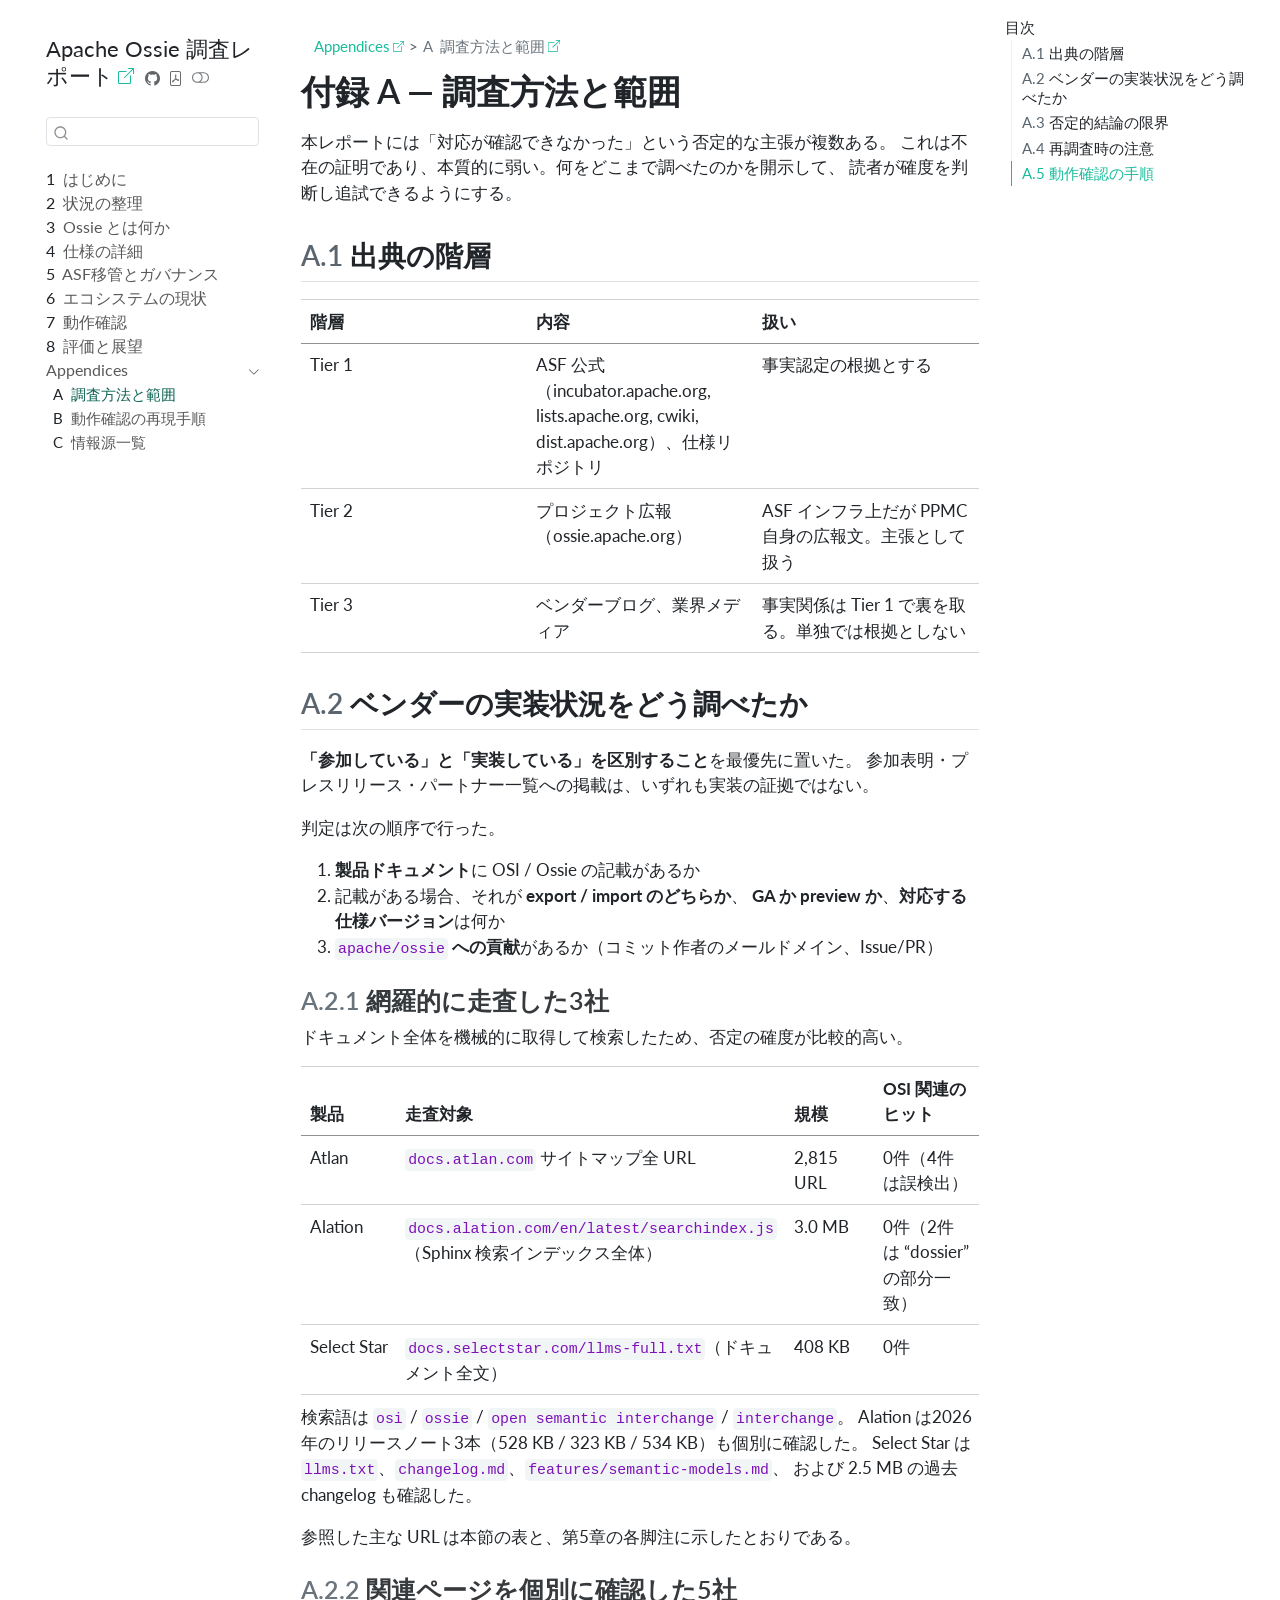
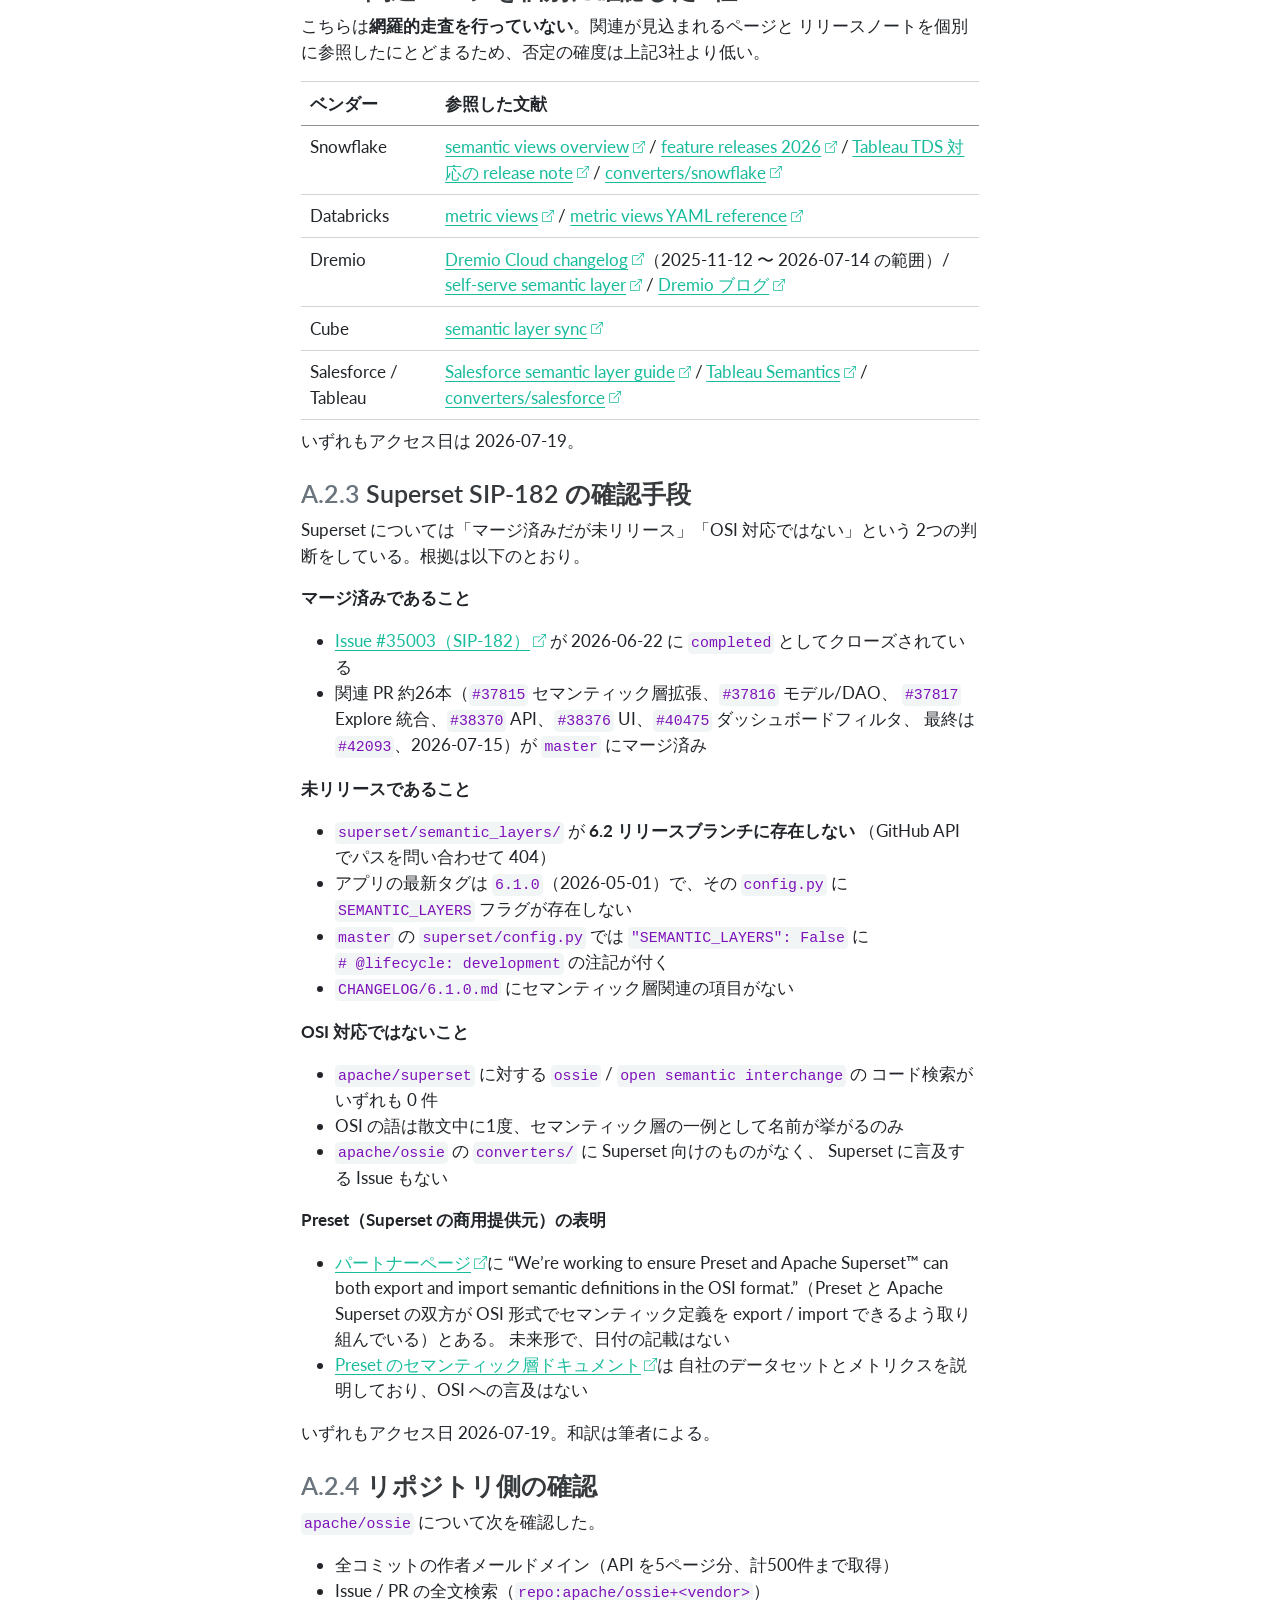
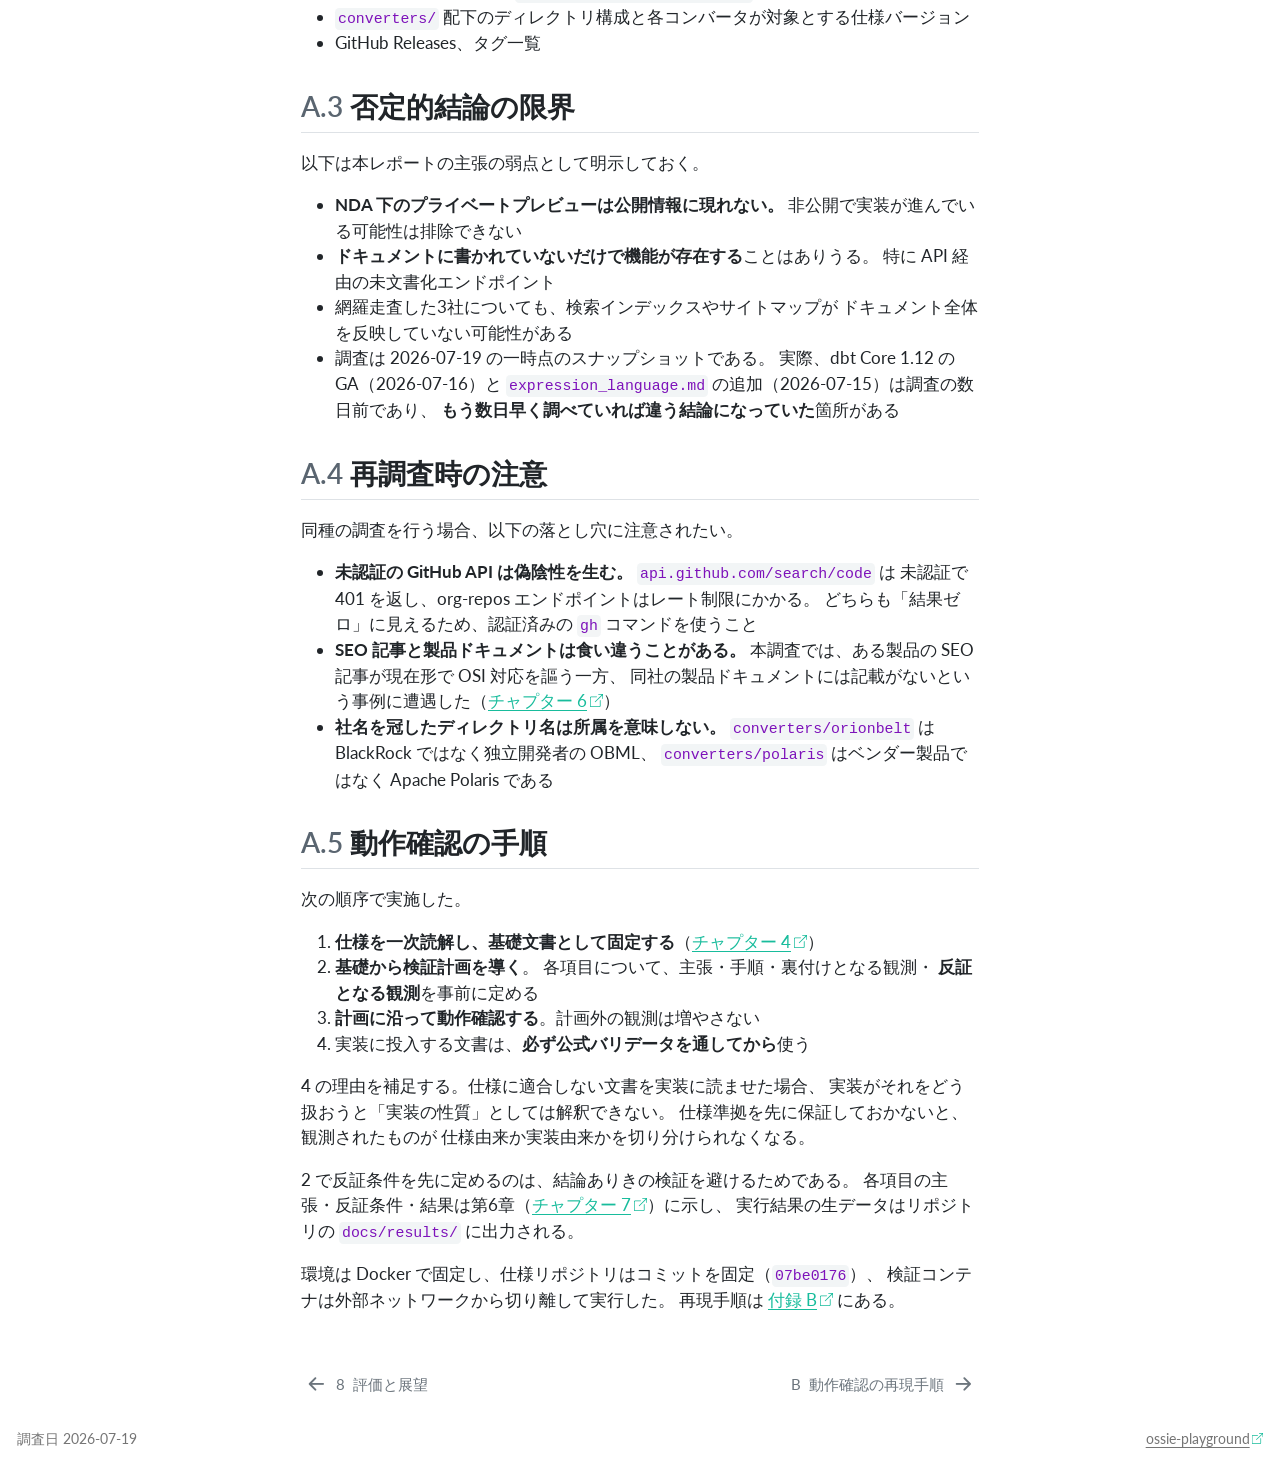
==== commit 323b3c28: "Built site for gh-pages" ====
--- a/appendix/method.html
+++ b/appendix/method.html
@@ -2,7 +2,7 @@
 <html xmlns="http://www.w3.org/1999/xhtml" lang="ja" xml:lang="ja"><head>
 
 <meta charset="utf-8">
-<meta name="generator" content="quarto-1.9.38">
+<meta name="generator" content="quarto-1.10.18">
 
 <meta name="viewport" content="width=device-width, initial-scale=1.0, user-scalable=yes">
 
@@ -13,10 +13,13 @@
 /* Default styles provided by pandoc.
 ** See https://pandoc.org/MANUAL.html#variables-for-html for config info.
 */
-code{white-space: pre-wrap;}
 span.smallcaps{font-variant: small-caps;}
-div.columns{display: flex; gap: min(4vw, 1.5em);}
-div.column{flex: auto; overflow-x: auto;}
+div.columns{display: flex; gap: 1.5em;}
+div.column{flex: auto;}
+@media screen {
+div.columns{gap: min(4vw, 1.5em);}
+div.column{overflow-x: auto;}
+}
 div.hanging-indent{margin-left: 1.5em; text-indent: -1.5em;}
 ul.task-list{list-style: none;}
 ul.task-list li input[type="checkbox"] {
@@ -42,14 +45,14 @@
 <script src="../site_libs/quarto-html/tippy.umd.min.js"></script>
 <script src="../site_libs/quarto-html/anchor.min.js"></script>
 <link href="../site_libs/quarto-html/tippy.css" rel="stylesheet">
-<link href="../site_libs/quarto-html/quarto-syntax-highlighting-15634bcf2e68342d4ad2dfa704d543f6.css" rel="stylesheet" class="quarto-color-scheme" id="quarto-text-highlighting-styles">
-<link href="../site_libs/quarto-html/quarto-syntax-highlighting-dark-0a6b7249c26820e032cb0bd839ff02b1.css" rel="stylesheet" class="quarto-color-scheme quarto-color-alternate" id="quarto-text-highlighting-styles">
-<link href="../site_libs/quarto-html/quarto-syntax-highlighting-15634bcf2e68342d4ad2dfa704d543f6.css" rel="stylesheet" class="quarto-color-scheme-extra" id="quarto-text-highlighting-styles">
+<link href="../site_libs/quarto-html/quarto-syntax-highlighting-64a204ab8560d761af7679ceaba22944.css" rel="stylesheet" class="quarto-color-scheme" id="quarto-text-highlighting-styles">
+<link href="../site_libs/quarto-html/quarto-syntax-highlighting-dark-b85bc7c33db8c58e0ec93c3465666fed.css" rel="stylesheet" class="quarto-color-scheme quarto-color-alternate" id="quarto-text-highlighting-styles">
+<link href="../site_libs/quarto-html/quarto-syntax-highlighting-64a204ab8560d761af7679ceaba22944.css" rel="stylesheet" class="quarto-color-scheme-extra" id="quarto-text-highlighting-styles">
 <script src="../site_libs/bootstrap/bootstrap.min.js"></script>
 <link href="../site_libs/bootstrap/bootstrap-icons.css" rel="stylesheet">
-<link href="../site_libs/bootstrap/bootstrap-69b13ec1193f68ecb2036cf9d40a6ff3.min.css" rel="stylesheet" append-hash="true" class="quarto-color-scheme" id="quarto-bootstrap" data-mode="light">
-<link href="../site_libs/bootstrap/bootstrap-dark-fa0d4df022e900dec590332e394616b3.min.css" rel="stylesheet" append-hash="true" class="quarto-color-scheme quarto-color-alternate" id="quarto-bootstrap" data-mode="dark">
-<link href="../site_libs/bootstrap/bootstrap-69b13ec1193f68ecb2036cf9d40a6ff3.min.css" rel="stylesheet" append-hash="true" class="quarto-color-scheme-extra" id="quarto-bootstrap" data-mode="light">
+<link href="../site_libs/bootstrap/bootstrap-412f3d6cc93192f4c443a4276dde7190.min.css" rel="stylesheet" append-hash="true" class="quarto-color-scheme" id="quarto-bootstrap" data-mode="light">
+<link href="../site_libs/bootstrap/bootstrap-dark-27332f4fd0b2a56405d42df7c190b189.min.css" rel="stylesheet" append-hash="true" class="quarto-color-scheme quarto-color-alternate" id="quarto-bootstrap" data-mode="dark">
+<link href="../site_libs/bootstrap/bootstrap-412f3d6cc93192f4c443a4276dde7190.min.css" rel="stylesheet" append-hash="true" class="quarto-color-scheme-extra" id="quarto-bootstrap" data-mode="light">
 <script id="quarto-search-options" type="application/json">{
   "location": "sidebar",
   "copy-button": false,
@@ -268,8 +271,9 @@
     <div class="pt-lg-2 mt-2 text-left sidebar-header">
     <div class="sidebar-title mb-0 py-0">
       <a href="../">Apache Ossie 調査レポート</a> 
-        <div class="sidebar-tools-main">
+        <div class="sidebar-tools-main tools-wide">
     <a href="https://github.com/dobachi/ossie-playground" title="Source Code" class="quarto-navigation-tool px-1" aria-label="Source Code"><i class="bi bi-github"></i></a>
+    <a href="../apache-ossie-report.pdf" title="Download PDF" class="quarto-navigation-tool px-1" aria-label="Download PDF"><i class="bi bi-file-pdf"></i></a>
   <a href="" class="quarto-color-scheme-toggle quarto-navigation-tool  px-1" onclick="window.quartoToggleColorScheme(); return false;" title="ダークモードの切り替え"><i class="bi"></i></a>
 </div>
     </div>
--- a/site_libs/quarto-html/quarto-syntax-highlighting-64a204ab8560d761af7679ceaba22944.css
+++ b/site_libs/quarto-html/quarto-syntax-highlighting-64a204ab8560d761af7679ceaba22944.css
@@ -0,0 +1,236 @@
+/* quarto syntax highlight colors */
+:root {
+  --quarto-hl-ot-color: #003B4F;
+  --quarto-hl-at-color: #657422;
+  --quarto-hl-ss-color: #20794D;
+  --quarto-hl-an-color: #5E5E5E;
+  --quarto-hl-fu-color: #4758AB;
+  --quarto-hl-st-color: #20794D;
+  --quarto-hl-cf-color: #003B4F;
+  --quarto-hl-op-color: #5E5E5E;
+  --quarto-hl-er-color: #AD0000;
+  --quarto-hl-bn-color: #AD0000;
+  --quarto-hl-al-color: #AD0000;
+  --quarto-hl-va-color: #111111;
+  --quarto-hl-bu-color: inherit;
+  --quarto-hl-ex-color: inherit;
+  --quarto-hl-pp-color: #AD0000;
+  --quarto-hl-in-color: #5E5E5E;
+  --quarto-hl-vs-color: #20794D;
+  --quarto-hl-wa-color: #5E5E5E;
+  --quarto-hl-do-color: #5E5E5E;
+  --quarto-hl-im-color: #00769E;
+  --quarto-hl-ch-color: #20794D;
+  --quarto-hl-dt-color: #AD0000;
+  --quarto-hl-fl-color: #AD0000;
+  --quarto-hl-co-color: #5E5E5E;
+  --quarto-hl-cv-color: #5E5E5E;
+  --quarto-hl-cn-color: #8f5902;
+  --quarto-hl-sc-color: #5E5E5E;
+  --quarto-hl-dv-color: #AD0000;
+  --quarto-hl-kw-color: #003B4F;
+}
+
+/* other quarto variables */
+:root {
+  --quarto-font-monospace: SFMono-Regular, Menlo, Monaco, Consolas, "Liberation Mono", "Courier New", monospace;
+}
+
+/* syntax highlight based on Pandoc's rules */
+pre > code.sourceCode > span {
+  color: #003B4F;
+}
+
+code.sourceCode > span {
+  color: #003B4F;
+}
+
+div.sourceCode,
+div.sourceCode pre.sourceCode {
+  color: #003B4F;
+}
+
+/* Normal */
+code span {
+  color: #003B4F;
+}
+
+/* Alert */
+code span.al {
+  color: #AD0000;
+  font-style: inherit;
+}
+
+/* Annotation */
+code span.an {
+  color: #5E5E5E;
+  font-style: inherit;
+}
+
+/* Attribute */
+code span.at {
+  color: #657422;
+  font-style: inherit;
+}
+
+/* BaseN */
+code span.bn {
+  color: #AD0000;
+  font-style: inherit;
+}
+
+/* BuiltIn */
+code span.bu {
+  font-style: inherit;
+}
+
+/* ControlFlow */
+code span.cf {
+  color: #003B4F;
+  font-weight: bold;
+  font-style: inherit;
+}
+
+/* Char */
+code span.ch {
+  color: #20794D;
+  font-style: inherit;
+}
+
+/* Constant */
+code span.cn {
+  color: #8f5902;
+  font-style: inherit;
+}
+
+/* Comment */
+code span.co {
+  color: #5E5E5E;
+  font-style: inherit;
+}
+
+/* CommentVar */
+code span.cv {
+  color: #5E5E5E;
+  font-style: italic;
+}
+
+/* Documentation */
+code span.do {
+  color: #5E5E5E;
+  font-style: italic;
+}
+
+/* DataType */
+code span.dt {
+  color: #AD0000;
+  font-style: inherit;
+}
+
+/* DecVal */
+code span.dv {
+  color: #AD0000;
+  font-style: inherit;
+}
+
+/* Error */
+code span.er {
+  color: #AD0000;
+  font-style: inherit;
+}
+
+/* Extension */
+code span.ex {
+  font-style: inherit;
+}
+
+/* Float */
+code span.fl {
+  color: #AD0000;
+  font-style: inherit;
+}
+
+/* Function */
+code span.fu {
+  color: #4758AB;
+  font-style: inherit;
+}
+
+/* Import */
+code span.im {
+  color: #00769E;
+  font-style: inherit;
+}
+
+/* Information */
+code span.in {
+  color: #5E5E5E;
+  font-style: inherit;
+}
+
+/* Keyword */
+code span.kw {
+  color: #003B4F;
+  font-weight: bold;
+  font-style: inherit;
+}
+
+/* Operator */
+code span.op {
+  color: #5E5E5E;
+  font-style: inherit;
+}
+
+/* Other */
+code span.ot {
+  color: #003B4F;
+  font-style: inherit;
+}
+
+/* Preprocessor */
+code span.pp {
+  color: #AD0000;
+  font-style: inherit;
+}
+
+/* SpecialChar */
+code span.sc {
+  color: #5E5E5E;
+  font-style: inherit;
+}
+
+/* SpecialString */
+code span.ss {
+  color: #20794D;
+  font-style: inherit;
+}
+
+/* String */
+code span.st {
+  color: #20794D;
+  font-style: inherit;
+}
+
+/* Variable */
+code span.va {
+  color: #111111;
+  font-style: inherit;
+}
+
+/* VerbatimString */
+code span.vs {
+  color: #20794D;
+  font-style: inherit;
+}
+
+/* Warning */
+code span.wa {
+  color: #5E5E5E;
+  font-style: italic;
+}
+
+.prevent-inlining {
+  content: "</";
+}
+
+/*# sourceMappingURL=9d8d5bb603a83b8298b89080a598c93b.css.map */
--- a/site_libs/quarto-html/quarto-syntax-highlighting-dark-b85bc7c33db8c58e0ec93c3465666fed.css
+++ b/site_libs/quarto-html/quarto-syntax-highlighting-dark-b85bc7c33db8c58e0ec93c3465666fed.css
@@ -0,0 +1,219 @@
+/* quarto syntax highlight colors */
+:root {
+  --quarto-hl-al-color: #f07178;
+  --quarto-hl-an-color: #d4d0ab;
+  --quarto-hl-at-color: #00e0e0;
+  --quarto-hl-bn-color: #d4d0ab;
+  --quarto-hl-bu-color: #abe338;
+  --quarto-hl-ch-color: #abe338;
+  --quarto-hl-co-color: #f8f8f2;
+  --quarto-hl-cv-color: #ffd700;
+  --quarto-hl-cn-color: #ffd700;
+  --quarto-hl-cf-color: #ffa07a;
+  --quarto-hl-dt-color: #ffa07a;
+  --quarto-hl-dv-color: #d4d0ab;
+  --quarto-hl-do-color: #f8f8f2;
+  --quarto-hl-er-color: #f07178;
+  --quarto-hl-ex-color: #00e0e0;
+  --quarto-hl-fl-color: #d4d0ab;
+  --quarto-hl-fu-color: #ffa07a;
+  --quarto-hl-im-color: #abe338;
+  --quarto-hl-in-color: #d4d0ab;
+  --quarto-hl-kw-color: #ffa07a;
+  --quarto-hl-op-color: #ffa07a;
+  --quarto-hl-ot-color: #00e0e0;
+  --quarto-hl-pp-color: #dcc6e0;
+  --quarto-hl-re-color: #00e0e0;
+  --quarto-hl-sc-color: #abe338;
+  --quarto-hl-ss-color: #abe338;
+  --quarto-hl-st-color: #abe338;
+  --quarto-hl-va-color: #00e0e0;
+  --quarto-hl-vs-color: #abe338;
+  --quarto-hl-wa-color: #dcc6e0;
+}
+
+/* other quarto variables */
+:root {
+  --quarto-font-monospace: SFMono-Regular, Menlo, Monaco, Consolas, "Liberation Mono", "Courier New", monospace;
+}
+
+/* syntax highlight based on Pandoc's rules */
+pre > code.sourceCode > span {
+  color: #f8f8f2;
+}
+
+code.sourceCode > span {
+  color: #f8f8f2;
+}
+
+div.sourceCode,
+div.sourceCode pre.sourceCode {
+  color: #f8f8f2;
+}
+
+/* Normal */
+code span {
+  color: #f8f8f2;
+}
+
+/* Alert */
+code span.al {
+  color: #f07178;
+}
+
+/* Annotation */
+code span.an {
+  color: #d4d0ab;
+}
+
+/* Attribute */
+code span.at {
+  color: #00e0e0;
+}
+
+/* BaseN */
+code span.bn {
+  color: #d4d0ab;
+}
+
+/* BuiltIn */
+code span.bu {
+  color: #abe338;
+}
+
+/* ControlFlow */
+code span.cf {
+  font-weight: bold;
+  color: #ffa07a;
+}
+
+/* Char */
+code span.ch {
+  color: #abe338;
+}
+
+/* Constant */
+code span.cn {
+  color: #ffd700;
+}
+
+/* Comment */
+code span.co {
+  font-style: italic;
+  color: #f8f8f2;
+}
+
+/* CommentVar */
+code span.cv {
+  color: #ffd700;
+}
+
+/* Documentation */
+code span.do {
+  color: #f8f8f2;
+}
+
+/* DataType */
+code span.dt {
+  color: #ffa07a;
+}
+
+/* DecVal */
+code span.dv {
+  color: #d4d0ab;
+}
+
+/* Error */
+code span.er {
+  color: #f07178;
+  text-decoration: underline;
+}
+
+/* Extension */
+code span.ex {
+  font-weight: bold;
+  color: #00e0e0;
+}
+
+/* Float */
+code span.fl {
+  color: #d4d0ab;
+}
+
+/* Function */
+code span.fu {
+  color: #ffa07a;
+}
+
+/* Import */
+code span.im {
+  color: #abe338;
+}
+
+/* Information */
+code span.in {
+  color: #d4d0ab;
+}
+
+/* Keyword */
+code span.kw {
+  font-weight: bold;
+  color: #ffa07a;
+}
+
+/* Operator */
+code span.op {
+  color: #ffa07a;
+}
+
+/* Other */
+code span.ot {
+  color: #00e0e0;
+}
+
+/* Preprocessor */
+code span.pp {
+  color: #dcc6e0;
+}
+
+/* RegionMarker */
+code span.re {
+  background-color: #f8f8f2;
+  color: #00e0e0;
+}
+
+/* SpecialChar */
+code span.sc {
+  color: #abe338;
+}
+
+/* SpecialString */
+code span.ss {
+  color: #abe338;
+}
+
+/* String */
+code span.st {
+  color: #abe338;
+}
+
+/* Variable */
+code span.va {
+  color: #00e0e0;
+}
+
+/* VerbatimString */
+code span.vs {
+  color: #abe338;
+}
+
+/* Warning */
+code span.wa {
+  color: #dcc6e0;
+}
+
+.prevent-inlining {
+  content: "</";
+}
+
+/*# sourceMappingURL=4ed8f1090dec6531da29ab00902aa718.css.map */
--- a/site_libs/quarto-html/quarto-syntax-highlighting-64a204ab8560d761af7679ceaba22944.css
+++ b/site_libs/quarto-html/quarto-syntax-highlighting-64a204ab8560d761af7679ceaba22944.css
@@ -0,0 +1,236 @@
+/* quarto syntax highlight colors */
+:root {
+  --quarto-hl-ot-color: #003B4F;
+  --quarto-hl-at-color: #657422;
+  --quarto-hl-ss-color: #20794D;
+  --quarto-hl-an-color: #5E5E5E;
+  --quarto-hl-fu-color: #4758AB;
+  --quarto-hl-st-color: #20794D;
+  --quarto-hl-cf-color: #003B4F;
+  --quarto-hl-op-color: #5E5E5E;
+  --quarto-hl-er-color: #AD0000;
+  --quarto-hl-bn-color: #AD0000;
+  --quarto-hl-al-color: #AD0000;
+  --quarto-hl-va-color: #111111;
+  --quarto-hl-bu-color: inherit;
+  --quarto-hl-ex-color: inherit;
+  --quarto-hl-pp-color: #AD0000;
+  --quarto-hl-in-color: #5E5E5E;
+  --quarto-hl-vs-color: #20794D;
+  --quarto-hl-wa-color: #5E5E5E;
+  --quarto-hl-do-color: #5E5E5E;
+  --quarto-hl-im-color: #00769E;
+  --quarto-hl-ch-color: #20794D;
+  --quarto-hl-dt-color: #AD0000;
+  --quarto-hl-fl-color: #AD0000;
+  --quarto-hl-co-color: #5E5E5E;
+  --quarto-hl-cv-color: #5E5E5E;
+  --quarto-hl-cn-color: #8f5902;
+  --quarto-hl-sc-color: #5E5E5E;
+  --quarto-hl-dv-color: #AD0000;
+  --quarto-hl-kw-color: #003B4F;
+}
+
+/* other quarto variables */
+:root {
+  --quarto-font-monospace: SFMono-Regular, Menlo, Monaco, Consolas, "Liberation Mono", "Courier New", monospace;
+}
+
+/* syntax highlight based on Pandoc's rules */
+pre > code.sourceCode > span {
+  color: #003B4F;
+}
+
+code.sourceCode > span {
+  color: #003B4F;
+}
+
+div.sourceCode,
+div.sourceCode pre.sourceCode {
+  color: #003B4F;
+}
+
+/* Normal */
+code span {
+  color: #003B4F;
+}
+
+/* Alert */
+code span.al {
+  color: #AD0000;
+  font-style: inherit;
+}
+
+/* Annotation */
+code span.an {
+  color: #5E5E5E;
+  font-style: inherit;
+}
+
+/* Attribute */
+code span.at {
+  color: #657422;
+  font-style: inherit;
+}
+
+/* BaseN */
+code span.bn {
+  color: #AD0000;
+  font-style: inherit;
+}
+
+/* BuiltIn */
+code span.bu {
+  font-style: inherit;
+}
+
+/* ControlFlow */
+code span.cf {
+  color: #003B4F;
+  font-weight: bold;
+  font-style: inherit;
+}
+
+/* Char */
+code span.ch {
+  color: #20794D;
+  font-style: inherit;
+}
+
+/* Constant */
+code span.cn {
+  color: #8f5902;
+  font-style: inherit;
+}
+
+/* Comment */
+code span.co {
+  color: #5E5E5E;
+  font-style: inherit;
+}
+
+/* CommentVar */
+code span.cv {
+  color: #5E5E5E;
+  font-style: italic;
+}
+
+/* Documentation */
+code span.do {
+  color: #5E5E5E;
+  font-style: italic;
+}
+
+/* DataType */
+code span.dt {
+  color: #AD0000;
+  font-style: inherit;
+}
+
+/* DecVal */
+code span.dv {
+  color: #AD0000;
+  font-style: inherit;
+}
+
+/* Error */
+code span.er {
+  color: #AD0000;
+  font-style: inherit;
+}
+
+/* Extension */
+code span.ex {
+  font-style: inherit;
+}
+
+/* Float */
+code span.fl {
+  color: #AD0000;
+  font-style: inherit;
+}
+
+/* Function */
+code span.fu {
+  color: #4758AB;
+  font-style: inherit;
+}
+
+/* Import */
+code span.im {
+  color: #00769E;
+  font-style: inherit;
+}
+
+/* Information */
+code span.in {
+  color: #5E5E5E;
+  font-style: inherit;
+}
+
+/* Keyword */
+code span.kw {
+  color: #003B4F;
+  font-weight: bold;
+  font-style: inherit;
+}
+
+/* Operator */
+code span.op {
+  color: #5E5E5E;
+  font-style: inherit;
+}
+
+/* Other */
+code span.ot {
+  color: #003B4F;
+  font-style: inherit;
+}
+
+/* Preprocessor */
+code span.pp {
+  color: #AD0000;
+  font-style: inherit;
+}
+
+/* SpecialChar */
+code span.sc {
+  color: #5E5E5E;
+  font-style: inherit;
+}
+
+/* SpecialString */
+code span.ss {
+  color: #20794D;
+  font-style: inherit;
+}
+
+/* String */
+code span.st {
+  color: #20794D;
+  font-style: inherit;
+}
+
+/* Variable */
+code span.va {
+  color: #111111;
+  font-style: inherit;
+}
+
+/* VerbatimString */
+code span.vs {
+  color: #20794D;
+  font-style: inherit;
+}
+
+/* Warning */
+code span.wa {
+  color: #5E5E5E;
+  font-style: italic;
+}
+
+.prevent-inlining {
+  content: "</";
+}
+
+/*# sourceMappingURL=9d8d5bb603a83b8298b89080a598c93b.css.map */
